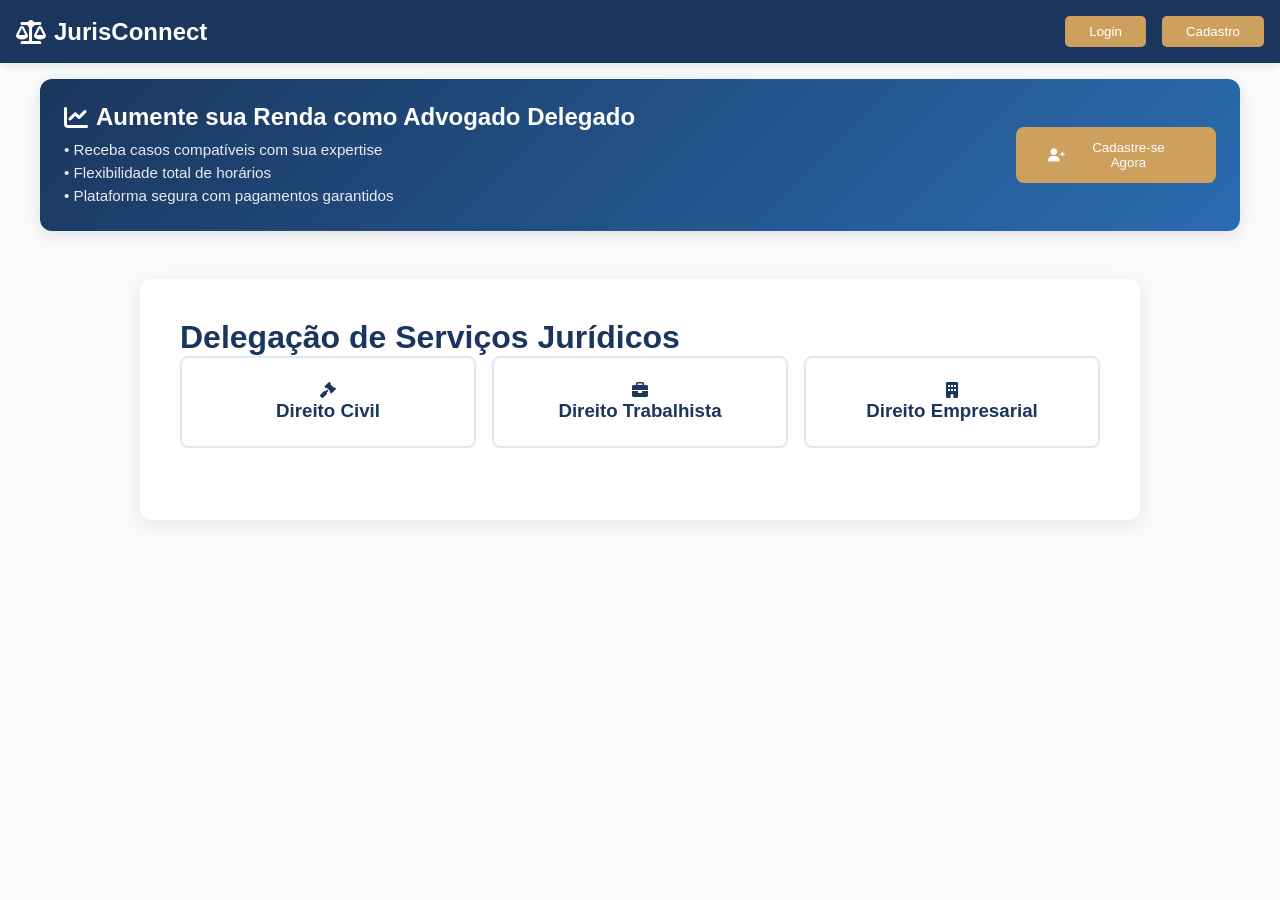
==== index.html @ 611a74d3 "Add files via upload" ====
<!DOCTYPE html>
<html lang="pt-BR">
<head>
    <meta charset="UTF-8">
    <meta name="viewport" content="width=device-width, initial-scale=1.0">
    <title>JurisConnect - Plataforma Jurídica</title>
    <link rel="stylesheet" href="https://cdnjs.cloudflare.com/ajax/libs/font-awesome/6.0.0/css/all.min.css">
    <style>
        :root {
            --primary-color: #1a365d;
            --secondary-color: #cda05e;
            --accent-color: #2b6cb0;
        }

        * {
            margin: 0;
            padding: 0;
            box-sizing: border-box;
            font-family: 'Roboto', sans-serif;
        }

        body {
            background: #f8fafc;
            color: #1a365d;
        }

        .header {
            background: var(--primary-color);
            padding: 1rem;
            display: flex;
            justify-content: space-between;
            align-items: center;
            box-shadow: 0 2px 10px rgba(0,0,0,0.1);
        }

        .logo {
            color: white;
            font-size: 1.5rem;
            font-weight: 700;
            display: flex;
            align-items: center;
            gap: 0.5rem;
        }

        .auth-buttons {
            display: flex;
            gap: 1rem;
        }

        .auth-button {
            background: var(--secondary-color);
            color: white;
            padding: 0.5rem 1.5rem;
            border-radius: 5px;
            text-decoration: none;
            transition: background 0.3s;
            cursor: pointer;
        }

        .promo-banner {
            background: linear-gradient(135deg, var(--primary-color), var(--accent-color));
            color: white;
            padding: 1.5rem;
            margin: 1rem auto;
            border-radius: 12px;
            width: 95%;
            max-width: 1200px;
            display: flex;
            justify-content: space-between;
            align-items: center;
            gap: 1rem;
            box-shadow: 0 4px 15px rgba(0,0,0,0.1);
        }

        .promo-content {
            flex: 2;
            text-align: left;
        }

        .promo-banner h2 {
            font-size: 1.5rem;
            margin-bottom: 0.5rem;
            display: flex;
            align-items: center;
            gap: 0.5rem;
        }

        .promo-banner p {
            font-size: 0.95rem;
            opacity: 0.9;
            line-height: 1.5;
        }

        .promo-button {
            background: var(--secondary-color);
            color: white;
            padding: 0.8rem 2rem;
            border-radius: 8px;
            transition: transform 0.3s;
            max-width: 200px;
            text-align: center;
            border: none;
            cursor: pointer;
            display: flex;
            align-items: center;
            justify-content: center;
            gap: 0.5rem;
        }

        .modal-overlay {
            position: fixed;
            top: 0;
            left: 0;
            width: 100%;
            height: 100%;
            background: rgba(0,0,0,0.5);
            display: none;
            justify-content: center;
            align-items: center;
            z-index: 1000;
        }

        .modal-content {
            background: white;
            padding: 2rem;
            border-radius: 12px;
            width: 90%;
            max-width: 500px;
            position: relative;
            animation: modalSlide 0.3s ease-out;
        }

        @keyframes modalSlide {
            from { transform: translateY(-20px); opacity: 0; }
            to { transform: translateY(0); opacity: 1; }
        }

        .modal-tabs {
            display: flex;
            gap: 1rem;
            margin-bottom: 1.5rem;
        }

        .modal-tab {
            flex: 1;
            padding: 1rem;
            border: none;
            border-radius: 8px;
            cursor: pointer;
            background: #f0f4f8;
            transition: all 0.3s;
        }

        .modal-tab.active {
            background: var(--primary-color);
            color: white;
        }

        .close-modal {
            position: absolute;
            top: 1rem;
            right: 1rem;
            font-size: 1.5rem;
            cursor: pointer;
            color: var(--primary-color);
        }

        .container {
            max-width: 1000px;
            margin: 3rem auto;
            padding: 2.5rem;
            background: white;
            border-radius: 12px;
            box-shadow: 0 4px 20px rgba(0,0,0,0.08);
        }

        .specialty-selector {
            display: grid;
            grid-template-columns: repeat(auto-fit, minmax(200px, 1fr));
            gap: 1rem;
            margin-bottom: 2rem;
        }

        .specialty-card {
            border: 2px solid #e2e8f0;
            border-radius: 8px;
            padding: 1.5rem;
            text-align: center;
            cursor: pointer;
            transition: all 0.3s;
        }

        .specialty-card.selected {
            border-color: var(--accent-color);
            background: #f0f4f8;
        }

        .form-section {
            margin: 2.5rem 0;
            padding: 1.5rem;
            border: 2px solid #e2e8f0;
            border-radius: 10px;
        }

        .form-group {
            margin-bottom: 1.8rem;
        }

        label {
            display: block;
            margin-bottom: 0.8rem;
            font-weight: 500;
            display: flex;
            align-items: center;
            gap: 0.5rem;
        }

        input, textarea, select {
            width: 100%;
            padding: 1rem;
            border: 2px solid #e2e8f0;
            border-radius: 8px;
            font-size: 1rem;
        }

        textarea {
            resize: vertical;
            min-height: 120px;
        }

        button {
            background: var(--primary-color);
            color: white;
            padding: 1.2rem 2.5rem;
            border: none;
            border-radius: 8px;
            cursor: pointer;
            display: flex;
            align-items: center;
            gap: 0.8rem;
            margin: 0 auto;
        }

        .payment-section {
            display: none;
            text-align: center;
            padding: 3rem;
            background: #f8fafc;
            border-radius: 12px;
        }

        .qrcode-placeholder {
            width: 250px;
            height: 250px;
            background: #e2e8f0;
            margin: 2rem auto;
            border-radius: 8px;
            display: flex;
            align-items: center;
            justify-content: center;
        }

        .success-message {
            color: #065f46;
            background: #d1fae5;
            padding: 1.5rem;
            border-radius: 8px;
            margin: 2rem 0;
            border-left: 4px solid #059669;
        }
    </style>
</head>
<body>
    <!-- Modal Login/Cadastro -->
    <div class="modal-overlay" id="authModal" onclick="closeModal(event)">
        <div class="modal-content">
            <span class="close-modal" onclick="closeModal()">&times;</span>
            <div class="modal-tabs">
                <button class="modal-tab active" onclick="switchTab('login')">Login</button>
                <button class="modal-tab" onclick="switchTab('cadastro')">Cadastro</button>
            </div>

            <form id="loginForm" style="display: block;">
                <div class="form-group">
                    <label><i class="fas fa-envelope"></i>E-mail:</label>
                    <input type="email" required>
                </div>
                <div class="form-group">
                    <label><i class="fas fa-lock"></i>Senha:</label>
                    <input type="password" required>
                </div>
                <button type="submit" class="auth-button">Entrar</button>
            </form>

            <form id="cadastroForm" style="display: none;">
                <div class="form-group">
                    <label><i class="fas fa-user"></i>Nome Completo:</label>
                    <input type="text" required>
                </div>
                <div class="form-group">
                    <label><i class="fas fa-id-card"></i>Número OAB:</label>
                    <input type="text" required>
                </div>
                <div class="form-group">
                    <label><i class="fas fa-lock"></i>Senha:</label>
                    <input type="password" required>
                </div>
                <button type="submit" class="auth-button">Cadastrar</button>
            </form>
        </div>
    </div>

    <header class="header">
        <div class="logo">
            <i class="fas fa-balance-scale"></i>
            JurisConnect
        </div>
        <div class="auth-buttons">
            <button class="auth-button" onclick="showModal('login')">Login</button>
            <button class="auth-button" onclick="showModal('cadastro')">Cadastro</button>
        </div>
    </header>

    <!-- Banner Promocional -->
    <div class="promo-banner">
        <div class="promo-content">
            <h2><i class="fas fa-chart-line"></i> Aumente sua Renda como Advogado Delegado</h2>
            <p>• Receba casos compatíveis com sua expertise<br>
               • Flexibilidade total de horários<br>
               • Plataforma segura com pagamentos garantidos</p>
        </div>
        <button class="promo-button" onclick="showModal('cadastro')">
            <i class="fas fa-user-plus"></i> Cadastre-se Agora
        </button>
    </div>

    <div class="container">
        <h1>Delegação de Serviços Jurídicos</h1>

        <div class="specialty-selector">
            <div class="specialty-card" onclick="selectSpecialty('civil')">
                <i class="fas fa-gavel"></i>
                <h3>Direito Civil</h3>
            </div>
            <div class="specialty-card" onclick="selectSpecialty('trabalhista')">
                <i class="fas fa-briefcase"></i>
                <h3>Direito Trabalhista</h3>
            </div>
            <div class="specialty-card" onclick="selectSpecialty('empresarial')">
                <i class="fas fa-building"></i>
                <h3>Direito Empresarial</h3>
            </div>
        </div>

        <form id="mainForm" style="display: none;">
            <div class="form-section">
                <h2><i class="fas fa-edit"></i> Tipo de Peça Jurídica</h2>
                <select id="tipoPeca" required>
                    <option value="">Selecione...</option>
                    <option>Petição Inicial</option>
                    <option>Contestação</option>
                    <option>Recurso</option>
                    <option>Memorial</option>
                </select>
            </div>

            <div class="form-section">
                <h2><i class="fas fa-user-tie"></i> Dados do Solicitante</h2>
                <div class="form-group">
                    <label><i class="fas fa-user"></i>Nome Completo:</label>
                    <input type="text" required>
                </div>
                <div class="form-group">
                    <label><i class="fas fa-id-card"></i>Número da OAB:</label>
                    <input type="text" required>
                </div>
                <div class="form-group">
                    <label><i class="fas fa-phone"></i>Telefone:</label>
                    <input type="tel" required>
                </div>
                <div class="form-group">
                    <label><i class="fas fa-envelope"></i>E-mail:</label>
                    <input type="email" required>
                </div>
            </div>

            <div class="form-section">
                <h2><i class="fas fa-balance-scale"></i> Detalhes da Demanda</h2>
                <div class="form-group">
                    <label><i class="fas fa-clipboard-list"></i>Descrição do Caso:</label>
                    <textarea rows="6" required></textarea>
                </div>
                <div class="form-group">
                    <label><i class="fas fa-link"></i>Links de Arquivos:</label>
                    <div id="linksContainer">
                        <input type="url" placeholder="https://">
                    </div>
                    <button type="button" class="auth-button" onclick="addLinkField()" style="margin-top: 0.5rem;">
                        <i class="fas fa-plus"></i>Adicionar link
                    </button>
                </div>
            </div>

            <button type="submit">
                <i class="fas fa-paper-plane"></i>
                Enviar Solicitação
            </button>
        </form>

        <div class="payment-section">
            <div class="success-message">
                <i class="fas fa-check-circle"></i>
                Solicitação recebida! Advogado sendo designado.
            </div>
            <div class="qrcode-placeholder">
                <i class="fas fa-qrcode fa-3x"></i>
            </div>
            <button class="auth-button" onclick="resetForm()">
                <i class="fas fa-undo"></i>
                Nova Solicitação
            </button>
        </div>
    </div>

    <script>
        // Controle do Modal
        function showModal(type) {
            document.getElementById('authModal').style.display = 'flex';
            switchTab(type);
        }

        function closeModal(event) {
            if(event.target === document.getElementById('authModal')) {
                document.getElementById('authModal').style.display = 'none';
            }
        }

        function switchTab(type) {
            document.querySelectorAll('.modal-tab').forEach(tab => tab.classList.remove('active'));
            document.querySelectorAll('form').forEach(form => form.style.display = 'none');
            
            document.getElementById(`${type}Form`).style.display = 'block';
            document.querySelector(`button[onclick="switchTab('${type}')"]`).classList.add('active');
        }

        // Controle de Links
        function addLinkField() {
            const container = document.getElementById('linksContainer');
            const newInput = document.createElement('input');
            newInput.type = 'url';
            newInput.placeholder = 'https://';
            newInput.style.marginTop = '0.5rem';
            container.appendChild(newInput);
        }

        // Controle do Formulário Principal
        function selectSpecialty(specialty) {
            document.querySelectorAll('.specialty-card').forEach(card => {
                card.classList.remove('selected');
            });
            event.currentTarget.classList.add('selected');
            document.getElementById('mainForm').style.display = 'block';
        }

        function resetForm() {
            document.getElementById('mainForm').reset();
            document.querySelectorAll('.specialty-card').forEach(card => {
                card.classList.remove('selected');
            });
            document.getElementById('mainForm').style.display = 'none';
            document.querySelector('.payment-section').style.display = 'none';
        }

        document.getElementById('mainForm').addEventListener('submit', (e) => {
            e.preventDefault();
            document.querySelector('.payment-section').style.display = 'block';
            document.getElementById('mainForm').style.display = 'none';
        });
    </script>
</body>
</html>
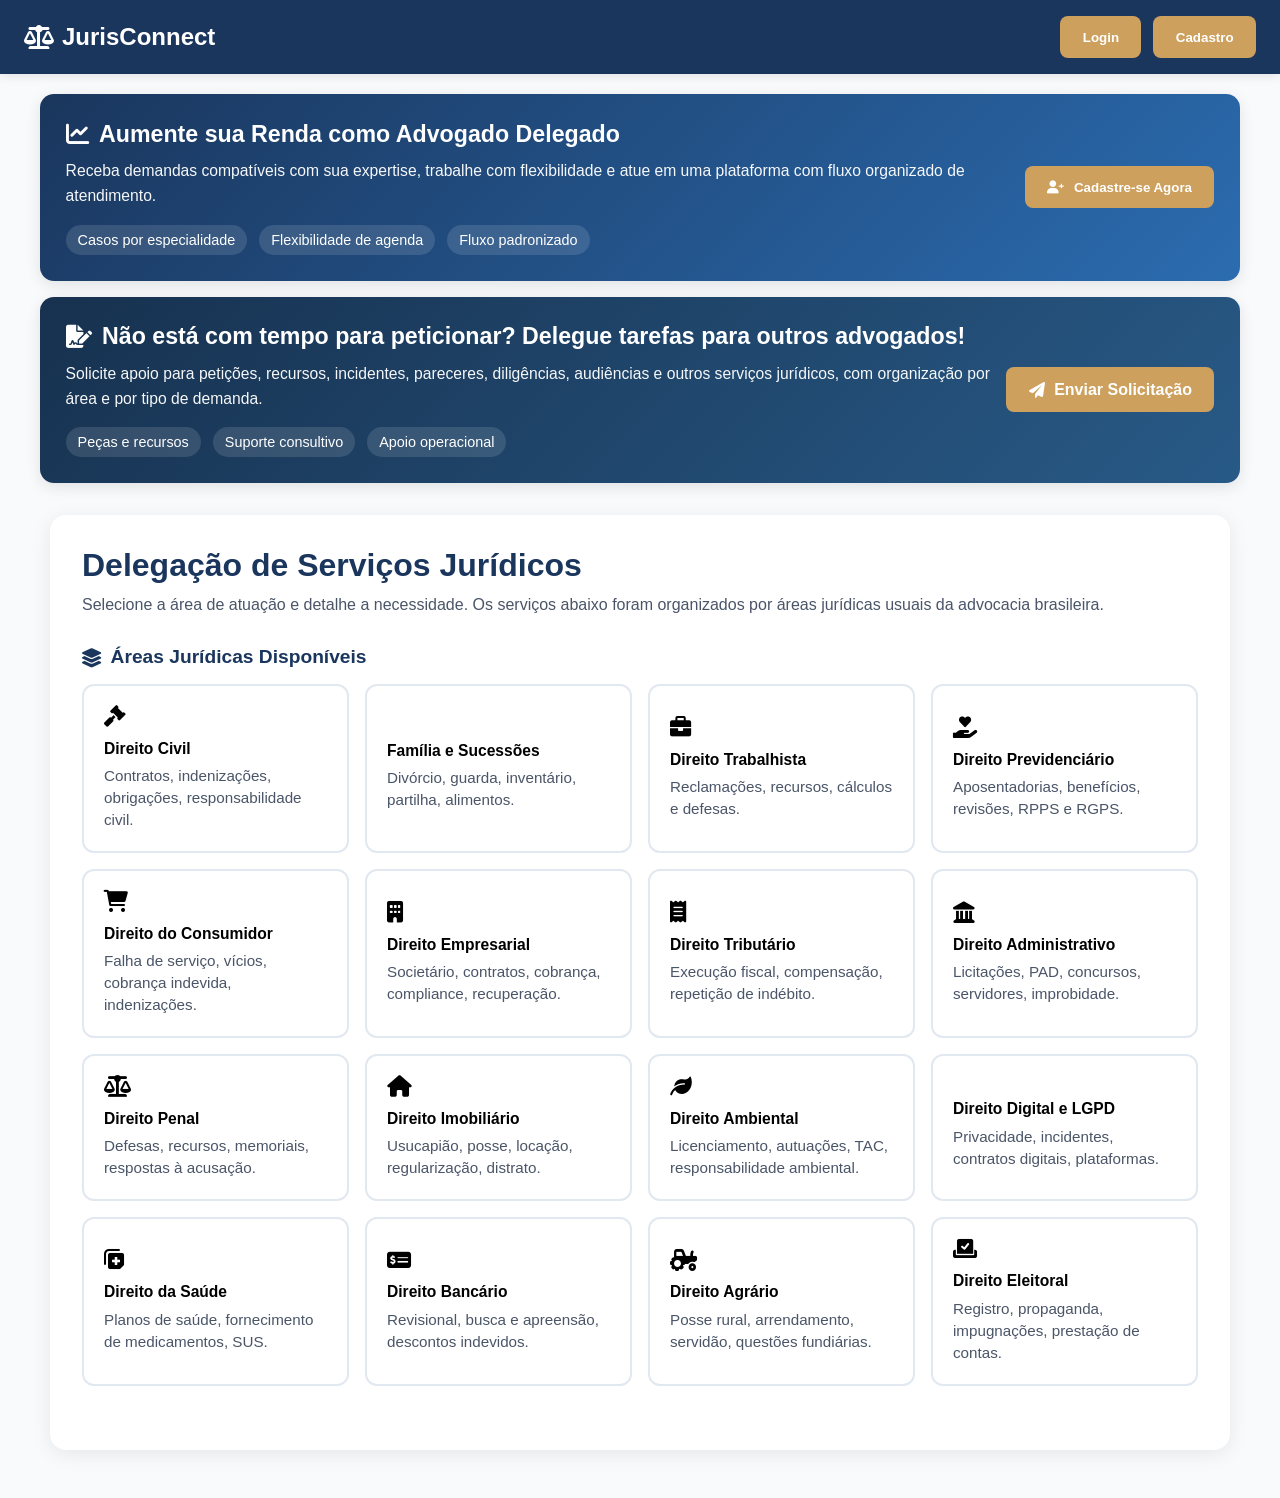
==== commit 5a08f88d: "Add files via upload" ====
--- a/index.html
+++ b/index.html
@@ -1,481 +1,394 @@
-<!DOCTYPE html>
-<html lang="pt-BR">
-<head>
-    <meta charset="UTF-8">
-    <meta name="viewport" content="width=device-width, initial-scale=1.0">
-    <title>JurisConnect - Plataforma Jurídica</title>
-    <link rel="stylesheet" href="https://cdnjs.cloudflare.com/ajax/libs/font-awesome/6.0.0/css/all.min.css">
-    <style>
-        :root {
-            --primary-color: #1a365d;
-            --secondary-color: #cda05e;
-            --accent-color: #2b6cb0;
-        }
-
-        * {
-            margin: 0;
-            padding: 0;
-            box-sizing: border-box;
-            font-family: 'Roboto', sans-serif;
-        }
-
-        body {
-            background: #f8fafc;
-            color: #1a365d;
-        }
-
-        .header {
-            background: var(--primary-color);
-            padding: 1rem;
-            display: flex;
-            justify-content: space-between;
-            align-items: center;
-            box-shadow: 0 2px 10px rgba(0,0,0,0.1);
-        }
-
-        .logo {
-            color: white;
-            font-size: 1.5rem;
-            font-weight: 700;
-            display: flex;
-            align-items: center;
-            gap: 0.5rem;
-        }
-
-        .auth-buttons {
-            display: flex;
-            gap: 1rem;
-        }
-
-        .auth-button {
-            background: var(--secondary-color);
-            color: white;
-            padding: 0.5rem 1.5rem;
-            border-radius: 5px;
-            text-decoration: none;
-            transition: background 0.3s;
-            cursor: pointer;
-        }
-
-        .promo-banner {
-            background: linear-gradient(135deg, var(--primary-color), var(--accent-color));
-            color: white;
-            padding: 1.5rem;
-            margin: 1rem auto;
-            border-radius: 12px;
-            width: 95%;
-            max-width: 1200px;
-            display: flex;
-            justify-content: space-between;
-            align-items: center;
-            gap: 1rem;
-            box-shadow: 0 4px 15px rgba(0,0,0,0.1);
-        }
-
-        .promo-content {
-            flex: 2;
-            text-align: left;
-        }
-
-        .promo-banner h2 {
-            font-size: 1.5rem;
-            margin-bottom: 0.5rem;
-            display: flex;
-            align-items: center;
-            gap: 0.5rem;
-        }
-
-        .promo-banner p {
-            font-size: 0.95rem;
-            opacity: 0.9;
-            line-height: 1.5;
-        }
-
-        .promo-button {
-            background: var(--secondary-color);
-            color: white;
-            padding: 0.8rem 2rem;
-            border-radius: 8px;
-            transition: transform 0.3s;
-            max-width: 200px;
-            text-align: center;
-            border: none;
-            cursor: pointer;
-            display: flex;
-            align-items: center;
-            justify-content: center;
-            gap: 0.5rem;
-        }
-
-        .modal-overlay {
-            position: fixed;
-            top: 0;
-            left: 0;
-            width: 100%;
-            height: 100%;
-            background: rgba(0,0,0,0.5);
-            display: none;
-            justify-content: center;
-            align-items: center;
-            z-index: 1000;
-        }
-
-        .modal-content {
-            background: white;
-            padding: 2rem;
-            border-radius: 12px;
-            width: 90%;
-            max-width: 500px;
-            position: relative;
-            animation: modalSlide 0.3s ease-out;
-        }
-
-        @keyframes modalSlide {
-            from { transform: translateY(-20px); opacity: 0; }
-            to { transform: translateY(0); opacity: 1; }
-        }
-
-        .modal-tabs {
-            display: flex;
-            gap: 1rem;
-            margin-bottom: 1.5rem;
-        }
-
-        .modal-tab {
-            flex: 1;
-            padding: 1rem;
-            border: none;
-            border-radius: 8px;
-            cursor: pointer;
-            background: #f0f4f8;
-            transition: all 0.3s;
-        }
-
-        .modal-tab.active {
-            background: var(--primary-color);
-            color: white;
-        }
-
-        .close-modal {
-            position: absolute;
-            top: 1rem;
-            right: 1rem;
-            font-size: 1.5rem;
-            cursor: pointer;
-            color: var(--primary-color);
-        }
-
-        .container {
-            max-width: 1000px;
-            margin: 3rem auto;
-            padding: 2.5rem;
-            background: white;
-            border-radius: 12px;
-            box-shadow: 0 4px 20px rgba(0,0,0,0.08);
-        }
-
-        .specialty-selector {
-            display: grid;
-            grid-template-columns: repeat(auto-fit, minmax(200px, 1fr));
-            gap: 1rem;
-            margin-bottom: 2rem;
-        }
-
-        .specialty-card {
-            border: 2px solid #e2e8f0;
-            border-radius: 8px;
-            padding: 1.5rem;
-            text-align: center;
-            cursor: pointer;
-            transition: all 0.3s;
-        }
-
-        .specialty-card.selected {
-            border-color: var(--accent-color);
-            background: #f0f4f8;
-        }
-
-        .form-section {
-            margin: 2.5rem 0;
-            padding: 1.5rem;
-            border: 2px solid #e2e8f0;
-            border-radius: 10px;
-        }
-
-        .form-group {
-            margin-bottom: 1.8rem;
-        }
-
-        label {
-            display: block;
-            margin-bottom: 0.8rem;
-            font-weight: 500;
-            display: flex;
-            align-items: center;
-            gap: 0.5rem;
-        }
-
-        input, textarea, select {
-            width: 100%;
-            padding: 1rem;
-            border: 2px solid #e2e8f0;
-            border-radius: 8px;
-            font-size: 1rem;
-        }
-
-        textarea {
-            resize: vertical;
-            min-height: 120px;
-        }
-
-        button {
-            background: var(--primary-color);
-            color: white;
-            padding: 1.2rem 2.5rem;
-            border: none;
-            border-radius: 8px;
-            cursor: pointer;
-            display: flex;
-            align-items: center;
-            gap: 0.8rem;
-            margin: 0 auto;
-        }
-
-        .payment-section {
-            display: none;
-            text-align: center;
-            padding: 3rem;
-            background: #f8fafc;
-            border-radius: 12px;
-        }
-
-        .qrcode-placeholder {
-            width: 250px;
-            height: 250px;
-            background: #e2e8f0;
-            margin: 2rem auto;
-            border-radius: 8px;
-            display: flex;
-            align-items: center;
-            justify-content: center;
-        }
-
-        .success-message {
-            color: #065f46;
-            background: #d1fae5;
-            padding: 1.5rem;
-            border-radius: 8px;
-            margin: 2rem 0;
-            border-left: 4px solid #059669;
-        }
-    </style>
-</head>
-<body>
-    <!-- Modal Login/Cadastro -->
-    <div class="modal-overlay" id="authModal" onclick="closeModal(event)">
-        <div class="modal-content">
-            <span class="close-modal" onclick="closeModal()">&times;</span>
-            <div class="modal-tabs">
-                <button class="modal-tab active" onclick="switchTab('login')">Login</button>
-                <button class="modal-tab" onclick="switchTab('cadastro')">Cadastro</button>
-            </div>
-
-            <form id="loginForm" style="display: block;">
-                <div class="form-group">
-                    <label><i class="fas fa-envelope"></i>E-mail:</label>
-                    <input type="email" required>
-                </div>
-                <div class="form-group">
-                    <label><i class="fas fa-lock"></i>Senha:</label>
-                    <input type="password" required>
-                </div>
-                <button type="submit" class="auth-button">Entrar</button>
-            </form>
-
-            <form id="cadastroForm" style="display: none;">
-                <div class="form-group">
-                    <label><i class="fas fa-user"></i>Nome Completo:</label>
-                    <input type="text" required>
-                </div>
-                <div class="form-group">
-                    <label><i class="fas fa-id-card"></i>Número OAB:</label>
-                    <input type="text" required>
-                </div>
-                <div class="form-group">
-                    <label><i class="fas fa-lock"></i>Senha:</label>
-                    <input type="password" required>
-                </div>
-                <button type="submit" class="auth-button">Cadastrar</button>
-            </form>
-        </div>
-    </div>
-
-    <header class="header">
-        <div class="logo">
-            <i class="fas fa-balance-scale"></i>
-            JurisConnect
-        </div>
-        <div class="auth-buttons">
-            <button class="auth-button" onclick="showModal('login')">Login</button>
-            <button class="auth-button" onclick="showModal('cadastro')">Cadastro</button>
-        </div>
-    </header>
-
-    <!-- Banner Promocional -->
-    <div class="promo-banner">
-        <div class="promo-content">
-            <h2><i class="fas fa-chart-line"></i> Aumente sua Renda como Advogado Delegado</h2>
-            <p>• Receba casos compatíveis com sua expertise<br>
-               • Flexibilidade total de horários<br>
-               • Plataforma segura com pagamentos garantidos</p>
-        </div>
-        <button class="promo-button" onclick="showModal('cadastro')">
-            <i class="fas fa-user-plus"></i> Cadastre-se Agora
-        </button>
-    </div>
-
-    <div class="container">
-        <h1>Delegação de Serviços Jurídicos</h1>
-
-        <div class="specialty-selector">
-            <div class="specialty-card" onclick="selectSpecialty('civil')">
-                <i class="fas fa-gavel"></i>
-                <h3>Direito Civil</h3>
-            </div>
-            <div class="specialty-card" onclick="selectSpecialty('trabalhista')">
-                <i class="fas fa-briefcase"></i>
-                <h3>Direito Trabalhista</h3>
-            </div>
-            <div class="specialty-card" onclick="selectSpecialty('empresarial')">
-                <i class="fas fa-building"></i>
-                <h3>Direito Empresarial</h3>
-            </div>
-        </div>
-
-        <form id="mainForm" style="display: none;">
-            <div class="form-section">
-                <h2><i class="fas fa-edit"></i> Tipo de Peça Jurídica</h2>
-                <select id="tipoPeca" required>
-                    <option value="">Selecione...</option>
-                    <option>Petição Inicial</option>
-                    <option>Contestação</option>
-                    <option>Recurso</option>
-                    <option>Memorial</option>
-                </select>
-            </div>
-
-            <div class="form-section">
-                <h2><i class="fas fa-user-tie"></i> Dados do Solicitante</h2>
-                <div class="form-group">
-                    <label><i class="fas fa-user"></i>Nome Completo:</label>
-                    <input type="text" required>
-                </div>
-                <div class="form-group">
-                    <label><i class="fas fa-id-card"></i>Número da OAB:</label>
-                    <input type="text" required>
-                </div>
-                <div class="form-group">
-                    <label><i class="fas fa-phone"></i>Telefone:</label>
-                    <input type="tel" required>
-                </div>
-                <div class="form-group">
-                    <label><i class="fas fa-envelope"></i>E-mail:</label>
-                    <input type="email" required>
-                </div>
-            </div>
-
-            <div class="form-section">
-                <h2><i class="fas fa-balance-scale"></i> Detalhes da Demanda</h2>
-                <div class="form-group">
-                    <label><i class="fas fa-clipboard-list"></i>Descrição do Caso:</label>
-                    <textarea rows="6" required></textarea>
-                </div>
-                <div class="form-group">
-                    <label><i class="fas fa-link"></i>Links de Arquivos:</label>
-                    <div id="linksContainer">
-                        <input type="url" placeholder="https://">
-                    </div>
-                    <button type="button" class="auth-button" onclick="addLinkField()" style="margin-top: 0.5rem;">
-                        <i class="fas fa-plus"></i>Adicionar link
-                    </button>
-                </div>
-            </div>
-
-            <button type="submit">
-                <i class="fas fa-paper-plane"></i>
-                Enviar Solicitação
-            </button>
-        </form>
-
-        <div class="payment-section">
-            <div class="success-message">
-                <i class="fas fa-check-circle"></i>
-                Solicitação recebida! Advogado sendo designado.
-            </div>
-            <div class="qrcode-placeholder">
-                <i class="fas fa-qrcode fa-3x"></i>
-            </div>
-            <button class="auth-button" onclick="resetForm()">
-                <i class="fas fa-undo"></i>
-                Nova Solicitação
-            </button>
-        </div>
-    </div>
-
-    <script>
-        // Controle do Modal
-        function showModal(type) {
-            document.getElementById('authModal').style.display = 'flex';
-            switchTab(type);
-        }
-
-        function closeModal(event) {
-            if(event.target === document.getElementById('authModal')) {
-                document.getElementById('authModal').style.display = 'none';
-            }
-        }
-
-        function switchTab(type) {
-            document.querySelectorAll('.modal-tab').forEach(tab => tab.classList.remove('active'));
-            document.querySelectorAll('form').forEach(form => form.style.display = 'none');
-            
-            document.getElementById(`${type}Form`).style.display = 'block';
-            document.querySelector(`button[onclick="switchTab('${type}')"]`).classList.add('active');
-        }
-
-        // Controle de Links
-        function addLinkField() {
-            const container = document.getElementById('linksContainer');
-            const newInput = document.createElement('input');
-            newInput.type = 'url';
-            newInput.placeholder = 'https://';
-            newInput.style.marginTop = '0.5rem';
-            container.appendChild(newInput);
-        }
-
-        // Controle do Formulário Principal
-        function selectSpecialty(specialty) {
-            document.querySelectorAll('.specialty-card').forEach(card => {
-                card.classList.remove('selected');
-            });
-            event.currentTarget.classList.add('selected');
-            document.getElementById('mainForm').style.display = 'block';
-        }
-
-        function resetForm() {
-            document.getElementById('mainForm').reset();
-            document.querySelectorAll('.specialty-card').forEach(card => {
-                card.classList.remove('selected');
-            });
-            document.getElementById('mainForm').style.display = 'none';
-            document.querySelector('.payment-section').style.display = 'none';
-        }
-
-        document.getElementById('mainForm').addEventListener('submit', (e) => {
-            e.preventDefault();
-            document.querySelector('.payment-section').style.display = 'block';
-            document.getElementById('mainForm').style.display = 'none';
-        });
-    </script>
-</body>
-</html>+<!DOCTYPE html>
+<html lang="pt-BR">
+<head>
+    <meta charset="UTF-8">
+    <meta name="viewport" content="width=device-width, initial-scale=1.0">
+    <title>JurisConnect - Plataforma Jurídica</title>
+    <link rel="stylesheet" href="https://cdnjs.cloudflare.com/ajax/libs/font-awesome/6.0.0/css/all.min.css">
+    <link rel="stylesheet" href="styles.css">
+</head>
+<body>
+    <div class="modal-overlay" id="authModal" onclick="closeModal(event)">
+        <div class="modal-content">
+            <span class="close-modal" onclick="closeModal()">&times;</span>
+            <div class="modal-tabs">
+                <button class="modal-tab active" type="button" onclick="switchTab('login')">Login</button>
+                <button class="modal-tab" type="button" onclick="switchTab('cadastro')">Cadastro</button>
+            </div>
+
+            <div id="authFeedback" class="inline-feedback" style="display:none;"></div>
+
+            <form id="loginForm" class="auth-form" style="display: block;">
+                <div class="form-group">
+                    <label for="loginEmail"><i class="fas fa-envelope"></i>E-mail:</label>
+                    <input id="loginEmail" type="email" required>
+                </div>
+                <div class="form-group">
+                    <label for="loginSenha"><i class="fas fa-lock"></i>Senha:</label>
+                    <input id="loginSenha" type="password" required>
+                </div>
+                <button type="submit" class="auth-button submit-auth-button">Entrar</button>
+                <p class="helper-text">Ao clicar em login, o sistema consulta um arquivo simples de usuários, valida e direciona para a próxima página em caso de sucesso.</p>
+            </form>
+
+            <form id="cadastroForm" class="auth-form" style="display: none;">
+                <div class="form-group">
+                    <label for="cadastroNome"><i class="fas fa-user"></i>Nome Completo:</label>
+                    <input id="cadastroNome" type="text" required>
+                </div>
+                <div class="form-group">
+                    <label for="cadastroOab"><i class="fas fa-id-card"></i>Número OAB:</label>
+                    <input id="cadastroOab" type="text" required>
+                </div>
+                <div class="form-group">
+                    <label for="cadastroEmail"><i class="fas fa-envelope"></i>E-mail:</label>
+                    <input id="cadastroEmail" type="email" required>
+                </div>
+                <div class="form-group">
+                    <label for="cadastroTelefone"><i class="fas fa-phone"></i>Telefone:</label>
+                    <input id="cadastroTelefone" type="tel" required>
+                </div>
+                <div class="form-group">
+                    <label for="cadastroSenha"><i class="fas fa-lock"></i>Senha:</label>
+                    <input id="cadastroSenha" type="password" required>
+                </div>
+                <button type="submit" class="auth-button submit-auth-button">Cadastrar</button>
+                <p class="helper-text">O cadastro abre uma conversa no WhatsApp com os dados preenchidos para solicitação do cadastro.</p>
+            </form>
+        </div>
+    </div>
+
+    <header class="header">
+        <div class="logo">
+            <i class="fas fa-balance-scale"></i>
+            JurisConnect
+        </div>
+        <div class="auth-buttons">
+            <button class="auth-button" type="button" onclick="showModal('login')">Login</button>
+            <button class="auth-button" type="button" onclick="showModal('cadastro')">Cadastro</button>
+        </div>
+    </header>
+
+    <section class="hero-grid">
+        <div class="promo-banner">
+            <div class="promo-content">
+                <h2><i class="fas fa-chart-line"></i> Aumente sua Renda como Advogado Delegado</h2>
+                <p>Receba demandas compatíveis com sua expertise, trabalhe com flexibilidade e atue em uma plataforma com fluxo organizado de atendimento.</p>
+                <div class="promo-highlights">
+                    <span>Casos por especialidade</span>
+                    <span>Flexibilidade de agenda</span>
+                    <span>Fluxo padronizado</span>
+                </div>
+            </div>
+            <button class="promo-button" type="button" onclick="showModal('cadastro')">
+                <i class="fas fa-user-plus"></i> Cadastre-se Agora
+            </button>
+        </div>
+
+        <div class="promo-banner secondary-banner">
+            <div class="promo-content">
+                <h2><i class="fas fa-file-signature"></i> Não está com tempo para peticionar? Delegue tarefas para outros advogados!</h2>
+                <p>Solicite apoio para petições, recursos, incidentes, pareceres, diligências, audiências e outros serviços jurídicos, com organização por área e por tipo de demanda.</p>
+                <div class="promo-highlights">
+                    <span>Peças e recursos</span>
+                    <span>Suporte consultivo</span>
+                    <span>Apoio operacional</span>
+                </div>
+            </div>
+            <a class="promo-button" href="#solicitacao">
+                <i class="fas fa-paper-plane"></i> Enviar Solicitação
+            </a>
+        </div>
+    </section>
+
+    <main class="container" id="solicitacao">
+        <section class="section-heading">
+            <h1>Delegação de Serviços Jurídicos</h1>
+            <p>Selecione a área de atuação e detalhe a necessidade. Os serviços abaixo foram organizados por áreas jurídicas usuais da advocacia brasileira.</p>
+        </section>
+
+        <section>
+            <h2 class="section-title"><i class="fas fa-layer-group"></i> Áreas Jurídicas Disponíveis</h2>
+            <div class="specialty-selector" id="specialtySelector">
+                <button class="specialty-card" type="button" data-specialty="civil" onclick="selectSpecialty('civil', this)">
+                    <i class="fas fa-gavel"></i>
+                    <h3>Direito Civil</h3>
+                    <p>Contratos, indenizações, obrigações, responsabilidade civil.</p>
+                </button>
+                <button class="specialty-card" type="button" data-specialty="familia" onclick="selectSpecialty('familia', this)">
+                    <i class="fas fa-people-roof"></i>
+                    <h3>Família e Sucessões</h3>
+                    <p>Divórcio, guarda, inventário, partilha, alimentos.</p>
+                </button>
+                <button class="specialty-card" type="button" data-specialty="trabalhista" onclick="selectSpecialty('trabalhista', this)">
+                    <i class="fas fa-briefcase"></i>
+                    <h3>Direito Trabalhista</h3>
+                    <p>Reclamações, recursos, cálculos e defesas.</p>
+                </button>
+                <button class="specialty-card" type="button" data-specialty="previdenciario" onclick="selectSpecialty('previdenciario', this)">
+                    <i class="fas fa-hand-holding-heart"></i>
+                    <h3>Direito Previdenciário</h3>
+                    <p>Aposentadorias, benefícios, revisões, RPPS e RGPS.</p>
+                </button>
+                <button class="specialty-card" type="button" data-specialty="consumidor" onclick="selectSpecialty('consumidor', this)">
+                    <i class="fas fa-cart-shopping"></i>
+                    <h3>Direito do Consumidor</h3>
+                    <p>Falha de serviço, vícios, cobrança indevida, indenizações.</p>
+                </button>
+                <button class="specialty-card" type="button" data-specialty="empresarial" onclick="selectSpecialty('empresarial', this)">
+                    <i class="fas fa-building"></i>
+                    <h3>Direito Empresarial</h3>
+                    <p>Societário, contratos, cobrança, compliance, recuperação.</p>
+                </button>
+                <button class="specialty-card" type="button" data-specialty="tributario" onclick="selectSpecialty('tributario', this)">
+                    <i class="fas fa-receipt"></i>
+                    <h3>Direito Tributário</h3>
+                    <p>Execução fiscal, compensação, repetição de indébito.</p>
+                </button>
+                <button class="specialty-card" type="button" data-specialty="administrativo" onclick="selectSpecialty('administrativo', this)">
+                    <i class="fas fa-landmark"></i>
+                    <h3>Direito Administrativo</h3>
+                    <p>Licitações, PAD, concursos, servidores, improbidade.</p>
+                </button>
+                <button class="specialty-card" type="button" data-specialty="penal" onclick="selectSpecialty('penal', this)">
+                    <i class="fas fa-scale-balanced"></i>
+                    <h3>Direito Penal</h3>
+                    <p>Defesas, recursos, memoriais, respostas à acusação.</p>
+                </button>
+                <button class="specialty-card" type="button" data-specialty="imobiliario" onclick="selectSpecialty('imobiliario', this)">
+                    <i class="fas fa-house"></i>
+                    <h3>Direito Imobiliário</h3>
+                    <p>Usucapião, posse, locação, regularização, distrato.</p>
+                </button>
+                <button class="specialty-card" type="button" data-specialty="ambiental" onclick="selectSpecialty('ambiental', this)">
+                    <i class="fas fa-leaf"></i>
+                    <h3>Direito Ambiental</h3>
+                    <p>Licenciamento, autuações, TAC, responsabilidade ambiental.</p>
+                </button>
+                <button class="specialty-card" type="button" data-specialty="digital" onclick="selectSpecialty('digital', this)">
+                    <i class="fas fa-shield-halved"></i>
+                    <h3>Direito Digital e LGPD</h3>
+                    <p>Privacidade, incidentes, contratos digitais, plataformas.</p>
+                </button>
+                <button class="specialty-card" type="button" data-specialty="saude" onclick="selectSpecialty('saude', this)">
+                    <i class="fas fa-notes-medical"></i>
+                    <h3>Direito da Saúde</h3>
+                    <p>Planos de saúde, fornecimento de medicamentos, SUS.</p>
+                </button>
+                <button class="specialty-card" type="button" data-specialty="bancario" onclick="selectSpecialty('bancario', this)">
+                    <i class="fas fa-money-check-dollar"></i>
+                    <h3>Direito Bancário</h3>
+                    <p>Revisional, busca e apreensão, descontos indevidos.</p>
+                </button>
+                <button class="specialty-card" type="button" data-specialty="agrario" onclick="selectSpecialty('agrario', this)">
+                    <i class="fas fa-tractor"></i>
+                    <h3>Direito Agrário</h3>
+                    <p>Posse rural, arrendamento, servidão, questões fundiárias.</p>
+                </button>
+                <button class="specialty-card" type="button" data-specialty="eleitoral" onclick="selectSpecialty('eleitoral', this)">
+                    <i class="fas fa-check-to-slot"></i>
+                    <h3>Direito Eleitoral</h3>
+                    <p>Registro, propaganda, impugnações, prestação de contas.</p>
+                </button>
+            </div>
+        </section>
+
+        <form id="mainForm" style="display: none;">
+            <div class="form-section">
+                <h2><i class="fas fa-screwdriver-wrench"></i> Serviços Disponíveis por Área</h2>
+                <p class="section-intro">Selecione a área jurídica e veja abaixo serviços compatíveis para delegação.</p>
+                <div id="selectedAreaInfo" class="selected-area-info">Nenhuma área selecionada.</div>
+                <div id="serviceOptions" class="service-options"></div>
+            </div>
+
+            <div class="form-section">
+                <h2><i class="fas fa-edit"></i> Tipo de Peça Jurídica</h2>
+                <select id="tipoPeca" required>
+                    <option value="">Selecione...</option>
+                    <optgroup label="Peças iniciais e de conhecimento">
+                        <option>Petição Inicial</option>
+                        <option>Ação de Cobrança</option>
+                        <option>Ação Monitória</option>
+                        <option>Ação de Execução</option>
+                        <option>Ação de Cumprimento de Sentença</option>
+                        <option>Mandado de Segurança</option>
+                        <option>Ação Rescisória</option>
+                        <option>Ação Popular</option>
+                        <option>Ação Civil Pública</option>
+                        <option>Ação Declaratória</option>
+                        <option>Ação Anulatória</option>
+                        <option>Ação Indenizatória</option>
+                        <option>Ação Revisional</option>
+                        <option>Ação de Obrigação de Fazer</option>
+                        <option>Ação de Obrigação de Não Fazer</option>
+                        <option>Ação Possessória</option>
+                        <option>Ação de Usucapião</option>
+                        <option>Ação de Despejo</option>
+                        <option>Ação de Inventário</option>
+                        <option>Ação de Divórcio</option>
+                        <option>Ação de Alimentos</option>
+                        <option>Ação Trabalhista</option>
+                        <option>Queixa-Crime</option>
+                        <option>Representação Criminal</option>
+                    </optgroup>
+                    <optgroup label="Defesas e manifestações">
+                        <option>Contestação</option>
+                        <option>Impugnação à Contestação</option>
+                        <option>Réplica</option>
+                        <option>Exceção de Pré-Executividade</option>
+                        <option>Embargos à Execução</option>
+                        <option>Impugnação ao Cumprimento de Sentença</option>
+                        <option>Manifestação sobre Documentos</option>
+                        <option>Memoriais</option>
+                        <option>Contrarrazões</option>
+                        <option>Alegações Finais</option>
+                        <option>Resposta à Acusação</option>
+                        <option>Defesa Prévia</option>
+                        <option>Defesa Administrativa</option>
+                        <option>Impugnação Administrativa</option>
+                        <option>Justificação</option>
+                    </optgroup>
+                    <optgroup label="Recursos e impugnações">
+                        <option>Embargos de Declaração</option>
+                        <option>Apelação</option>
+                        <option>Agravo de Instrumento</option>
+                        <option>Agravo Interno</option>
+                        <option>Agravo em Recurso Especial</option>
+                        <option>Agravo em Recurso Extraordinário</option>
+                        <option>Recurso Inominado</option>
+                        <option>Recurso Ordinário</option>
+                        <option>Recurso Especial</option>
+                        <option>Recurso Extraordinário</option>
+                        <option>Recurso em Sentido Estrito</option>
+                        <option>Agravo de Petição</option>
+                        <option>Embargos de Divergência</option>
+                        <option>Carta Testemunhável</option>
+                        <option>Pedido de Reconsideração</option>
+                    </optgroup>
+                    <optgroup label="Tutelas, incidentes e pedidos acessórios">
+                        <option>Pedido de Tutela de Urgência</option>
+                        <option>Pedido de Tutela de Evidência</option>
+                        <option>Pedido Liminar</option>
+                        <option>Habeas Corpus</option>
+                        <option>Habeas Data</option>
+                        <option>Pedido de Alvará Judicial</option>
+                        <option>Incidente de Desconsideração da Personalidade Jurídica</option>
+                        <option>Incidente de Uniformização</option>
+                        <option>Impugnação ao Valor da Causa</option>
+                        <option>Impugnação à Justiça Gratuita</option>
+                        <option>Exibição de Documentos</option>
+                        <option>Produção Antecipada de Provas</option>
+                        <option>Pedido de Habilitação</option>
+                        <option>Pedido de Homologação de Acordo</option>
+                        <option>Pedido de Desarquivamento</option>
+                        <option>Pedido de Expedição de Ofício</option>
+                    </optgroup>
+                    <optgroup label="Consultivo e extrajudicial">
+                        <option>Parecer Jurídico</option>
+                        <option>Notificação Extrajudicial</option>
+                        <option>Contratos</option>
+                        <option>Aditivo Contratual</option>
+                        <option>Distrato</option>
+                        <option>Termo de Acordo</option>
+                        <option>Termo de Confissão de Dívida</option>
+                        <option>Procuração</option>
+                        <option>Requerimento Administrativo</option>
+                        <option>Recurso Administrativo</option>
+                        <option>Contrarrazões Administrativas</option>
+                        <option>Defesa em PAD</option>
+                        <option>Consulta Jurídica Escrita</option>
+                    </optgroup>
+                </select>
+            </div>
+
+            <div class="form-section">
+                <h2><i class="fas fa-user-tie"></i> Dados do Solicitante</h2>
+                <div class="form-grid">
+                    <div class="form-group">
+                        <label for="solicitanteNome"><i class="fas fa-user"></i>Nome Completo:</label>
+                        <input id="solicitanteNome" type="text" required>
+                    </div>
+                    <div class="form-group">
+                        <label for="solicitanteOab"><i class="fas fa-id-card"></i>Número da OAB:</label>
+                        <input id="solicitanteOab" type="text" required>
+                    </div>
+                    <div class="form-group">
+                        <label for="solicitanteTelefone"><i class="fas fa-phone"></i>Telefone:</label>
+                        <input id="solicitanteTelefone" type="tel" required>
+                    </div>
+                    <div class="form-group">
+                        <label for="solicitanteEmail"><i class="fas fa-envelope"></i>E-mail:</label>
+                        <input id="solicitanteEmail" type="email" required>
+                    </div>
+                </div>
+            </div>
+
+            <div class="form-section">
+                <h2><i class="fas fa-balance-scale"></i> Detalhes da Demanda</h2>
+                <div class="form-grid">
+                    <div class="form-group">
+                        <label for="prazo"><i class="fas fa-clock"></i>Prazo desejado:</label>
+                        <select id="prazo" required>
+                            <option value="">Selecione...</option>
+                            <option>Urgente - até 24 horas</option>
+                            <option>Prioritário - até 48 horas</option>
+                            <option>Normal - até 5 dias úteis</option>
+                            <option>Sem urgência específica</option>
+                        </select>
+                    </div>
+                    <div class="form-group">
+                        <label for="tribunal"><i class="fas fa-building-columns"></i>Tribunal / Órgão:</label>
+                        <input id="tribunal" type="text" placeholder="Ex.: TJRO, TRT14, INSS, Município, Autarquia">
+                    </div>
+                </div>
+                <div class="form-group">
+                    <label for="descricaoCaso"><i class="fas fa-clipboard-list"></i>Descrição do Caso:</label>
+                    <textarea id="descricaoCaso" rows="6" required></textarea>
+                </div>
+                <div class="form-group">
+                    <label><i class="fas fa-link"></i>Links de Arquivos:</label>
+                    <div id="linksContainer">
+                        <input type="url" placeholder="https://">
+                    </div>
+                    <button type="button" class="secondary-button small-button" onclick="addLinkField()">
+                        <i class="fas fa-plus"></i>Adicionar link
+                    </button>
+                </div>
+                <div class="form-group">
+                    <label for="observacoes"><i class="fas fa-circle-info"></i>Observações adicionais:</label>
+                    <textarea id="observacoes" rows="4" placeholder="Ex.: prazo fatal, estilo da peça, pontos obrigatórios, documentos importantes."></textarea>
+                </div>
+            </div>
+
+            <button type="submit" class="primary-submit-button">
+                <i class="fas fa-paper-plane"></i>
+                Enviar Solicitação
+            </button>
+        </form>
+
+        <section class="payment-section" id="paymentSection">
+            <div class="success-message">
+                <i class="fas fa-check-circle"></i>
+                Solicitação registrada. Após o pagamento, envie o comprovante e os dados da solicitação pelo WhatsApp.
+            </div>
+            <div class="summary-box" id="submissionSummary"></div>
+            <div class="qrcode-placeholder">
+                <i class="fas fa-qrcode fa-3x"></i>
+                <span>QR Code Pix</span>
+            </div>
+            <div class="payment-actions">
+                <a class="auth-button whatsapp-button" id="paymentWhatsappButton" href="#" target="_blank" rel="noopener noreferrer">
+                    <i class="fab fa-whatsapp"></i>
+                    Enviar comprovante e dados pelo WhatsApp
+                </a>
+                <button class="secondary-button" type="button" onclick="resetForm()">
+                    <i class="fas fa-undo"></i>
+                    Nova Solicitação
+                </button>
+            </div>
+        </section>
+    </main>
+
+    <script src="script.js"></script>
+</body>
+</html>
--- a/styles.css
+++ b/styles.css
@@ -0,0 +1,466 @@
+:root {
+    --primary-color: #1a365d;
+    --secondary-color: #cda05e;
+    --accent-color: #2b6cb0;
+    --background-light: #f8fafc;
+    --border-light: #e2e8f0;
+    --text-muted: #4a5568;
+    --success-bg: #d1fae5;
+    --success-text: #065f46;
+}
+
+* {
+    margin: 0;
+    padding: 0;
+    box-sizing: border-box;
+    font-family: 'Roboto', Arial, sans-serif;
+}
+
+html {
+    scroll-behavior: smooth;
+}
+
+body {
+    background: var(--background-light);
+    color: var(--primary-color);
+}
+
+.header {
+    background: var(--primary-color);
+    padding: 1rem 1.5rem;
+    display: flex;
+    justify-content: space-between;
+    align-items: center;
+    box-shadow: 0 2px 10px rgba(0,0,0,0.1);
+    position: sticky;
+    top: 0;
+    z-index: 50;
+}
+
+.logo {
+    color: #fff;
+    font-size: 1.5rem;
+    font-weight: 700;
+    display: flex;
+    align-items: center;
+    gap: 0.5rem;
+}
+
+.auth-buttons,
+.payment-actions,
+.modal-tabs,
+.promo-highlights {
+    display: flex;
+    gap: 0.75rem;
+    flex-wrap: wrap;
+}
+
+.auth-button,
+button,
+.promo-button,
+.secondary-button {
+    border: none;
+    border-radius: 8px;
+    cursor: pointer;
+    transition: transform 0.2s ease, background 0.2s ease, box-shadow 0.2s ease;
+    text-decoration: none;
+}
+
+.auth-button,
+.promo-button {
+    background: var(--secondary-color);
+    color: #fff;
+    padding: 0.85rem 1.4rem;
+    display: inline-flex;
+    align-items: center;
+    justify-content: center;
+    gap: 0.6rem;
+    font-weight: 600;
+}
+
+.secondary-button {
+    background: #edf2f7;
+    color: var(--primary-color);
+    padding: 0.9rem 1.4rem;
+    display: inline-flex;
+    align-items: center;
+    justify-content: center;
+    gap: 0.6rem;
+}
+
+.small-button {
+    margin-top: 0.75rem;
+}
+
+button:hover,
+.auth-button:hover,
+.promo-button:hover,
+.secondary-button:hover,
+.specialty-card:hover {
+    transform: translateY(-1px);
+}
+
+.hero-grid {
+    width: min(1200px, 95%);
+    margin: 1.25rem auto 0;
+    display: grid;
+    gap: 1rem;
+}
+
+.promo-banner {
+    background: linear-gradient(135deg, var(--primary-color), var(--accent-color));
+    color: #fff;
+    padding: 1.6rem;
+    border-radius: 14px;
+    display: flex;
+    justify-content: space-between;
+    align-items: center;
+    gap: 1rem;
+    box-shadow: 0 4px 15px rgba(0,0,0,0.1);
+}
+
+.secondary-banner {
+    background: linear-gradient(135deg, #17314f, #285a87);
+}
+
+.promo-content {
+    flex: 1;
+}
+
+.promo-content h2 {
+    font-size: 1.45rem;
+    margin-bottom: 0.6rem;
+    display: flex;
+    align-items: center;
+    gap: 0.65rem;
+    line-height: 1.25;
+}
+
+.promo-content p {
+    font-size: 0.98rem;
+    line-height: 1.6;
+    opacity: 0.96;
+}
+
+.promo-highlights {
+    margin-top: 1rem;
+}
+
+.promo-highlights span {
+    background: rgba(255,255,255,0.12);
+    padding: 0.45rem 0.75rem;
+    border-radius: 999px;
+    font-size: 0.9rem;
+}
+
+.container {
+    max-width: 1180px;
+    margin: 2rem auto 3rem;
+    padding: 2rem;
+    background: #fff;
+    border-radius: 16px;
+    box-shadow: 0 4px 20px rgba(0,0,0,0.08);
+}
+
+.section-heading {
+    margin-bottom: 1.8rem;
+}
+
+.section-heading h1 {
+    font-size: 2rem;
+    margin-bottom: 0.5rem;
+}
+
+.section-heading p,
+.section-intro,
+.helper-text {
+    color: var(--text-muted);
+    line-height: 1.6;
+}
+
+.section-title {
+    font-size: 1.2rem;
+    margin-bottom: 1rem;
+    display: flex;
+    align-items: center;
+    gap: 0.6rem;
+}
+
+.specialty-selector {
+    display: grid;
+    grid-template-columns: repeat(auto-fit, minmax(220px, 1fr));
+    gap: 1rem;
+    margin-bottom: 2rem;
+}
+
+.specialty-card {
+    border: 2px solid var(--border-light);
+    border-radius: 12px;
+    padding: 1.25rem;
+    text-align: left;
+    background: #fff;
+}
+
+.specialty-card i {
+    font-size: 1.35rem;
+    margin-bottom: 0.75rem;
+}
+
+.specialty-card h3 {
+    margin-bottom: 0.45rem;
+}
+
+.specialty-card p {
+    color: var(--text-muted);
+    font-size: 0.95rem;
+    line-height: 1.45;
+}
+
+.specialty-card.selected {
+    border-color: var(--accent-color);
+    background: #f0f6ff;
+    box-shadow: 0 8px 25px rgba(43, 108, 176, 0.12);
+}
+
+.form-section {
+    margin: 2rem 0;
+    padding: 1.5rem;
+    border: 2px solid var(--border-light);
+    border-radius: 14px;
+}
+
+.form-section h2 {
+    margin-bottom: 0.9rem;
+    display: flex;
+    align-items: center;
+    gap: 0.6rem;
+}
+
+.selected-area-info {
+    background: #ebf8ff;
+    color: var(--primary-color);
+    border-left: 4px solid var(--accent-color);
+    padding: 1rem;
+    border-radius: 10px;
+    margin-bottom: 1rem;
+    line-height: 1.5;
+}
+
+.service-options {
+    display: grid;
+    grid-template-columns: repeat(auto-fit, minmax(220px, 1fr));
+    gap: 0.75rem;
+}
+
+.service-item {
+    border: 1px solid var(--border-light);
+    border-radius: 10px;
+    padding: 0.85rem;
+    background: #fff;
+    display: flex;
+    gap: 0.65rem;
+    align-items: flex-start;
+}
+
+.service-item input {
+    width: auto;
+    margin-top: 0.25rem;
+}
+
+.form-grid {
+    display: grid;
+    grid-template-columns: repeat(auto-fit, minmax(240px, 1fr));
+    gap: 1rem;
+}
+
+.form-group {
+    margin-bottom: 1.2rem;
+}
+
+label {
+    display: flex;
+    align-items: center;
+    gap: 0.5rem;
+    margin-bottom: 0.6rem;
+    font-weight: 600;
+}
+
+input,
+textarea,
+select {
+    width: 100%;
+    padding: 0.95rem 1rem;
+    border: 2px solid var(--border-light);
+    border-radius: 10px;
+    font-size: 1rem;
+    background: #fff;
+}
+
+textarea {
+    resize: vertical;
+    min-height: 120px;
+}
+
+.primary-submit-button {
+    background: var(--primary-color);
+    color: #fff;
+    padding: 1rem 2.4rem;
+    display: flex;
+    align-items: center;
+    justify-content: center;
+    gap: 0.7rem;
+    margin: 0 auto;
+    font-size: 1rem;
+}
+
+.payment-section {
+    display: none;
+    text-align: center;
+    padding: 2rem;
+    background: var(--background-light);
+    border-radius: 14px;
+    margin-top: 2rem;
+}
+
+.summary-box {
+    text-align: left;
+    background: #fff;
+    border: 1px solid var(--border-light);
+    border-radius: 12px;
+    padding: 1rem;
+    margin: 1.2rem auto;
+    max-width: 820px;
+    color: var(--text-muted);
+    line-height: 1.6;
+}
+
+.qrcode-placeholder {
+    width: 270px;
+    height: 270px;
+    background: #e2e8f0;
+    margin: 1.6rem auto;
+    border-radius: 12px;
+    display: flex;
+    flex-direction: column;
+    align-items: center;
+    justify-content: center;
+    gap: 0.8rem;
+    color: var(--primary-color);
+}
+
+.success-message,
+.inline-feedback {
+    padding: 1rem 1.2rem;
+    border-radius: 10px;
+    margin-bottom: 1rem;
+    line-height: 1.5;
+}
+
+.success-message {
+    color: var(--success-text);
+    background: var(--success-bg);
+    border-left: 4px solid #059669;
+}
+
+.inline-feedback {
+    background: #edf2f7;
+    color: var(--primary-color);
+}
+
+.inline-feedback.error {
+    background: #fff5f5;
+    color: #9b2c2c;
+    border-left: 4px solid #e53e3e;
+}
+
+.inline-feedback.success {
+    background: #f0fff4;
+    color: #276749;
+    border-left: 4px solid #38a169;
+}
+
+.modal-overlay {
+    position: fixed;
+    inset: 0;
+    background: rgba(0,0,0,0.5);
+    display: none;
+    justify-content: center;
+    align-items: center;
+    z-index: 1000;
+    padding: 1rem;
+}
+
+.modal-content {
+    background: #fff;
+    padding: 2rem;
+    border-radius: 16px;
+    width: 100%;
+    max-width: 540px;
+    position: relative;
+    animation: modalSlide 0.3s ease-out;
+}
+
+.close-modal {
+    position: absolute;
+    top: 1rem;
+    right: 1rem;
+    font-size: 1.5rem;
+    cursor: pointer;
+    color: var(--primary-color);
+}
+
+.modal-tab {
+    flex: 1;
+    padding: 0.95rem;
+    background: #f0f4f8;
+    color: var(--primary-color);
+    font-weight: 700;
+}
+
+.modal-tab.active {
+    background: var(--primary-color);
+    color: #fff;
+}
+
+.submit-auth-button {
+    width: 100%;
+    margin-top: 0.4rem;
+}
+
+.whatsapp-button {
+    background: #25d366;
+}
+
+@keyframes modalSlide {
+    from { transform: translateY(-20px); opacity: 0; }
+    to { transform: translateY(0); opacity: 1; }
+}
+
+@media (max-width: 768px) {
+    .header,
+    .promo-banner {
+        flex-direction: column;
+        align-items: flex-start;
+    }
+
+    .auth-buttons,
+    .payment-actions,
+    .modal-tabs {
+        width: 100%;
+    }
+
+    .auth-button,
+    .promo-button,
+    .secondary-button,
+    .modal-tab {
+        width: 100%;
+    }
+
+    .container {
+        padding: 1.2rem;
+    }
+
+    .section-heading h1 {
+        font-size: 1.6rem;
+    }
+}
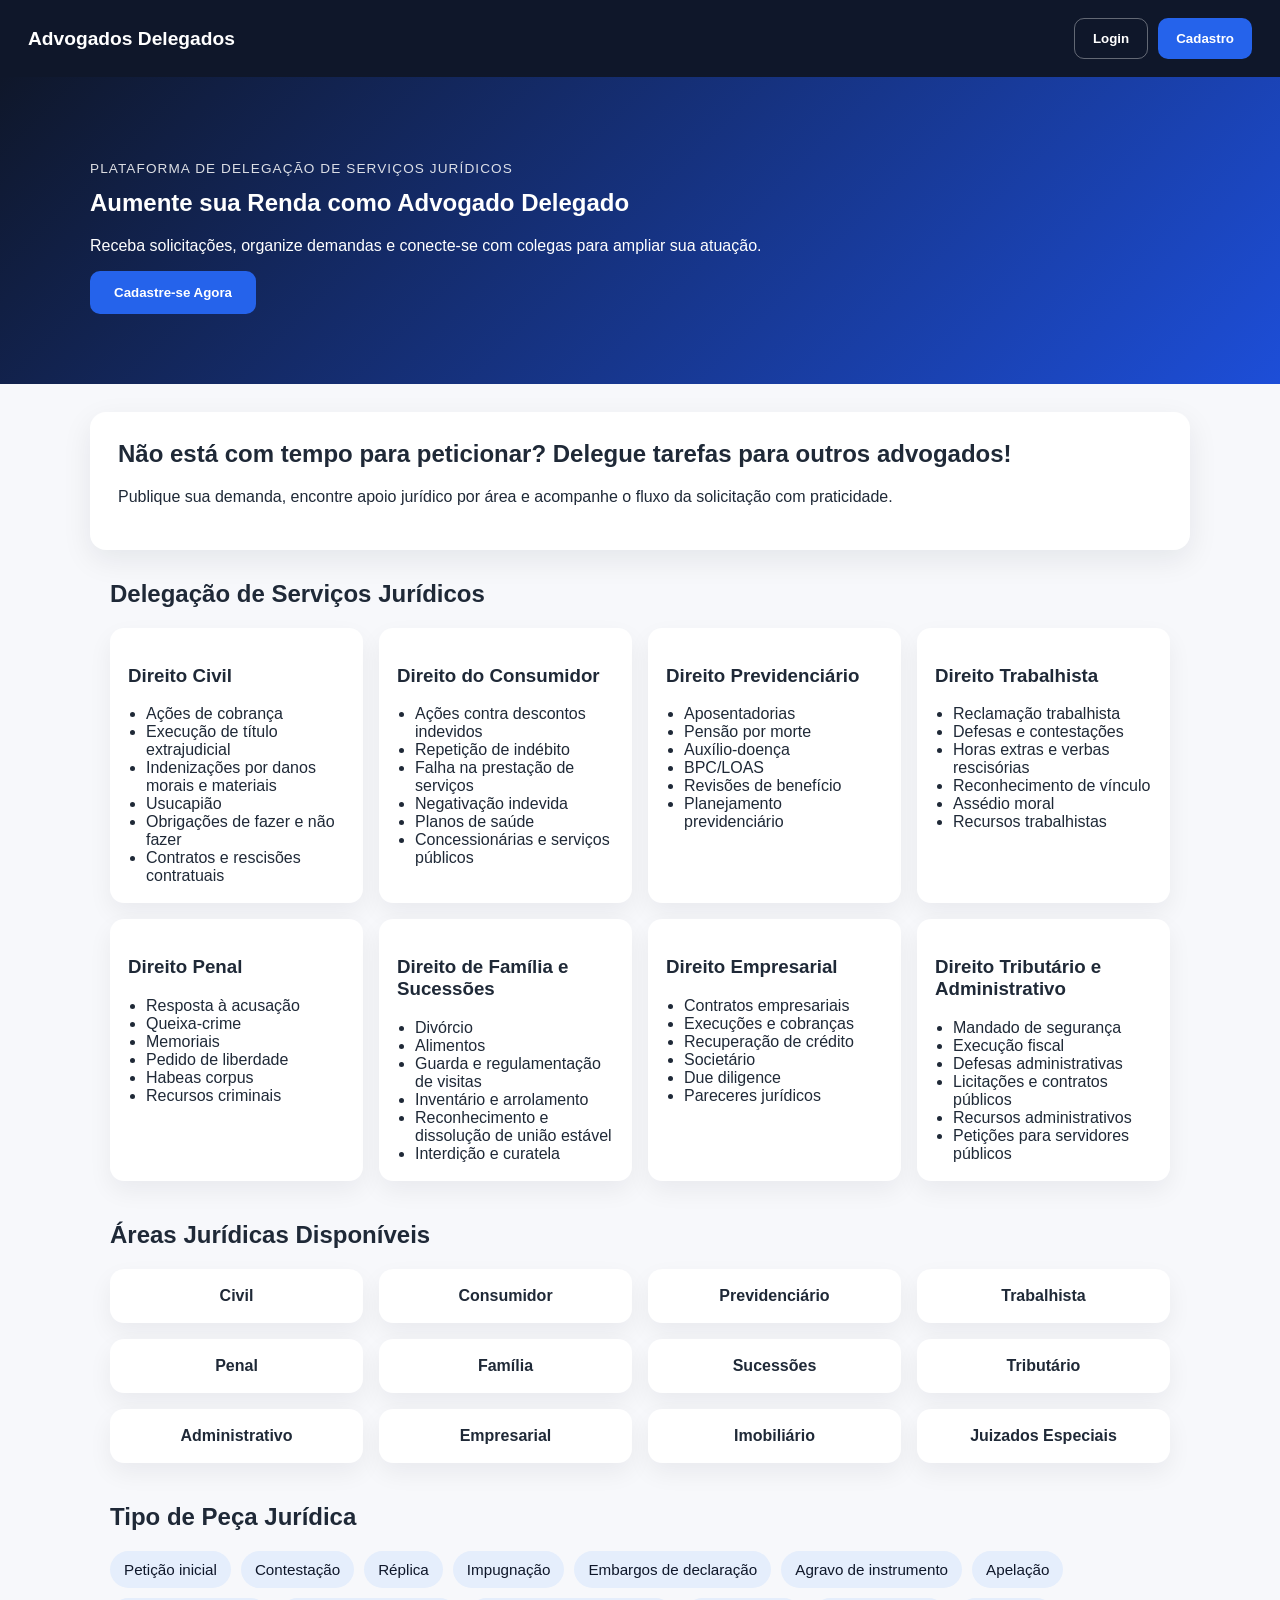
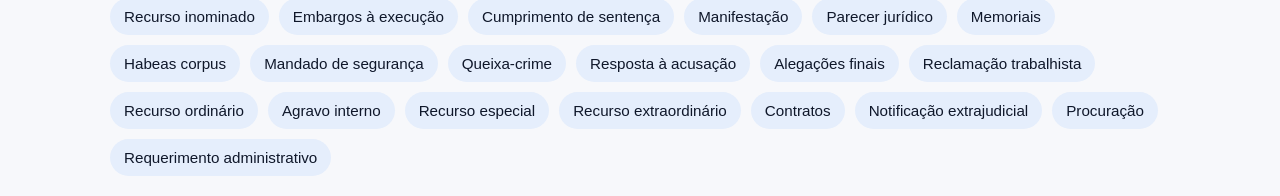
==== commit a9f38d82: "Add files via upload" ====
--- a/index.html
+++ b/index.html
@@ -1,394 +1,363 @@
 <!DOCTYPE html>
 <html lang="pt-BR">
 <head>
-    <meta charset="UTF-8">
-    <meta name="viewport" content="width=device-width, initial-scale=1.0">
-    <title>JurisConnect - Plataforma Jurídica</title>
-    <link rel="stylesheet" href="https://cdnjs.cloudflare.com/ajax/libs/font-awesome/6.0.0/css/all.min.css">
-    <link rel="stylesheet" href="styles.css">
+  <meta charset="UTF-8" />
+  <meta name="viewport" content="width=device-width, initial-scale=1.0" />
+  <title>Advogados Delegados</title>
+  <link rel="stylesheet" href="styles.css" />
 </head>
 <body>
-    <div class="modal-overlay" id="authModal" onclick="closeModal(event)">
-        <div class="modal-content">
-            <span class="close-modal" onclick="closeModal()">&times;</span>
-            <div class="modal-tabs">
-                <button class="modal-tab active" type="button" onclick="switchTab('login')">Login</button>
-                <button class="modal-tab" type="button" onclick="switchTab('cadastro')">Cadastro</button>
-            </div>
-
-            <div id="authFeedback" class="inline-feedback" style="display:none;"></div>
-
-            <form id="loginForm" class="auth-form" style="display: block;">
-                <div class="form-group">
-                    <label for="loginEmail"><i class="fas fa-envelope"></i>E-mail:</label>
-                    <input id="loginEmail" type="email" required>
-                </div>
-                <div class="form-group">
-                    <label for="loginSenha"><i class="fas fa-lock"></i>Senha:</label>
-                    <input id="loginSenha" type="password" required>
-                </div>
-                <button type="submit" class="auth-button submit-auth-button">Entrar</button>
-                <p class="helper-text">Ao clicar em login, o sistema consulta um arquivo simples de usuários, valida e direciona para a próxima página em caso de sucesso.</p>
-            </form>
-
-            <form id="cadastroForm" class="auth-form" style="display: none;">
-                <div class="form-group">
-                    <label for="cadastroNome"><i class="fas fa-user"></i>Nome Completo:</label>
-                    <input id="cadastroNome" type="text" required>
-                </div>
-                <div class="form-group">
-                    <label for="cadastroOab"><i class="fas fa-id-card"></i>Número OAB:</label>
-                    <input id="cadastroOab" type="text" required>
-                </div>
-                <div class="form-group">
-                    <label for="cadastroEmail"><i class="fas fa-envelope"></i>E-mail:</label>
-                    <input id="cadastroEmail" type="email" required>
-                </div>
-                <div class="form-group">
-                    <label for="cadastroTelefone"><i class="fas fa-phone"></i>Telefone:</label>
-                    <input id="cadastroTelefone" type="tel" required>
-                </div>
-                <div class="form-group">
-                    <label for="cadastroSenha"><i class="fas fa-lock"></i>Senha:</label>
-                    <input id="cadastroSenha" type="password" required>
-                </div>
-                <button type="submit" class="auth-button submit-auth-button">Cadastrar</button>
-                <p class="helper-text">O cadastro abre uma conversa no WhatsApp com os dados preenchidos para solicitação do cadastro.</p>
-            </form>
-        </div>
+  <header class="topbar">
+    <div class="brand">Advogados Delegados</div>
+    <nav class="top-actions">
+      <button id="btnLogin" class="btn btn-outline" type="button">Login</button>
+      <button id="btnCadastro" class="btn btn-primary" type="button">Cadastro</button>
+    </nav>
+  </header>
+
+  <main>
+    <section class="hero">
+      <div class="hero-content">
+        <p class="eyebrow">Plataforma de delegação de serviços jurídicos</p>
+        <h1>Aumente sua Renda como Advogado Delegado</h1>
+        <p>
+          Receba solicitações, organize demandas e conecte-se com colegas para ampliar sua atuação.
+        </p>
+        <button id="btnHeroCadastro" class="btn btn-primary btn-lg" type="button">Cadastre-se Agora</button>
+      </div>
+    </section>
+
+    <section class="highlight-section">
+      <div class="highlight-card">
+        <h2>Não está com tempo para peticionar? Delegue tarefas para outros advogados!</h2>
+        <p>Publique sua demanda, encontre apoio jurídico por área e acompanhe o fluxo da solicitação com praticidade.</p>
+      </div>
+    </section>
+
+    <section class="services-section">
+      <h2>Delegação de Serviços Jurídicos</h2>
+      <div class="services-grid">
+        <div class="service-box">
+          <h3>Direito Civil</h3>
+          <ul>
+            <li>Ações de cobrança</li>
+            <li>Execução de título extrajudicial</li>
+            <li>Indenizações por danos morais e materiais</li>
+            <li>Usucapião</li>
+            <li>Obrigações de fazer e não fazer</li>
+            <li>Contratos e rescisões contratuais</li>
+          </ul>
+        </div>
+        <div class="service-box">
+          <h3>Direito do Consumidor</h3>
+          <ul>
+            <li>Ações contra descontos indevidos</li>
+            <li>Repetição de indébito</li>
+            <li>Falha na prestação de serviços</li>
+            <li>Negativação indevida</li>
+            <li>Planos de saúde</li>
+            <li>Concessionárias e serviços públicos</li>
+          </ul>
+        </div>
+        <div class="service-box">
+          <h3>Direito Previdenciário</h3>
+          <ul>
+            <li>Aposentadorias</li>
+            <li>Pensão por morte</li>
+            <li>Auxílio-doença</li>
+            <li>BPC/LOAS</li>
+            <li>Revisões de benefício</li>
+            <li>Planejamento previdenciário</li>
+          </ul>
+        </div>
+        <div class="service-box">
+          <h3>Direito Trabalhista</h3>
+          <ul>
+            <li>Reclamação trabalhista</li>
+            <li>Defesas e contestações</li>
+            <li>Horas extras e verbas rescisórias</li>
+            <li>Reconhecimento de vínculo</li>
+            <li>Assédio moral</li>
+            <li>Recursos trabalhistas</li>
+          </ul>
+        </div>
+        <div class="service-box">
+          <h3>Direito Penal</h3>
+          <ul>
+            <li>Resposta à acusação</li>
+            <li>Queixa-crime</li>
+            <li>Memoriais</li>
+            <li>Pedido de liberdade</li>
+            <li>Habeas corpus</li>
+            <li>Recursos criminais</li>
+          </ul>
+        </div>
+        <div class="service-box">
+          <h3>Direito de Família e Sucessões</h3>
+          <ul>
+            <li>Divórcio</li>
+            <li>Alimentos</li>
+            <li>Guarda e regulamentação de visitas</li>
+            <li>Inventário e arrolamento</li>
+            <li>Reconhecimento e dissolução de união estável</li>
+            <li>Interdição e curatela</li>
+          </ul>
+        </div>
+        <div class="service-box">
+          <h3>Direito Empresarial</h3>
+          <ul>
+            <li>Contratos empresariais</li>
+            <li>Execuções e cobranças</li>
+            <li>Recuperação de crédito</li>
+            <li>Societário</li>
+            <li>Due diligence</li>
+            <li>Pareceres jurídicos</li>
+          </ul>
+        </div>
+        <div class="service-box">
+          <h3>Direito Tributário e Administrativo</h3>
+          <ul>
+            <li>Mandado de segurança</li>
+            <li>Execução fiscal</li>
+            <li>Defesas administrativas</li>
+            <li>Licitações e contratos públicos</li>
+            <li>Recursos administrativos</li>
+            <li>Petições para servidores públicos</li>
+          </ul>
+        </div>
+      </div>
+    </section>
+
+    <section class="areas-section">
+      <h2>Áreas Jurídicas Disponíveis</h2>
+      <div class="areas-grid">
+        <div class="area-card" tabindex="0">Civil</div>
+        <div class="area-card" tabindex="0">Consumidor</div>
+        <div class="area-card" tabindex="0">Previdenciário</div>
+        <div class="area-card" tabindex="0">Trabalhista</div>
+        <div class="area-card" tabindex="0">Penal</div>
+        <div class="area-card" tabindex="0">Família</div>
+        <div class="area-card" tabindex="0">Sucessões</div>
+        <div class="area-card" tabindex="0">Tributário</div>
+        <div class="area-card" tabindex="0">Administrativo</div>
+        <div class="area-card" tabindex="0">Empresarial</div>
+        <div class="area-card" tabindex="0">Imobiliário</div>
+        <div class="area-card" tabindex="0">Juizados Especiais</div>
+      </div>
+    </section>
+
+    <section class="pieces-section">
+      <h2>Tipo de Peça Jurídica</h2>
+      <div class="pieces-list">
+        <span>Petição inicial</span>
+        <span>Contestação</span>
+        <span>Réplica</span>
+        <span>Impugnação</span>
+        <span>Embargos de declaração</span>
+        <span>Agravo de instrumento</span>
+        <span>Apelação</span>
+        <span>Recurso inominado</span>
+        <span>Embargos à execução</span>
+        <span>Cumprimento de sentença</span>
+        <span>Manifestação</span>
+        <span>Parecer jurídico</span>
+        <span>Memoriais</span>
+        <span>Habeas corpus</span>
+        <span>Mandado de segurança</span>
+        <span>Queixa-crime</span>
+        <span>Resposta à acusação</span>
+        <span>Alegações finais</span>
+        <span>Reclamação trabalhista</span>
+        <span>Recurso ordinário</span>
+        <span>Agravo interno</span>
+        <span>Recurso especial</span>
+        <span>Recurso extraordinário</span>
+        <span>Contratos</span>
+        <span>Notificação extrajudicial</span>
+        <span>Procuração</span>
+        <span>Requerimento administrativo</span>
+      </div>
+    </section>
+  </main>
+
+  <div class="modal" id="modalCadastro">
+    <div class="modal-content">
+      <button class="fechar" type="button">×</button>
+      <h3>Cadastro</h3>
+      <form id="formCadastro">
+        <label for="nome">Nome</label>
+        <input id="nome" type="text" required />
+
+        <label for="email">E-mail</label>
+        <input id="email" type="email" required />
+
+        <label for="telefoneUsuario">Telefone</label>
+        <input id="telefoneUsuario" type="text" required />
+
+        <label for="area">Área de atuação</label>
+        <input id="area" type="text" required />
+
+        <button class="btn btn-primary full" type="submit">Cadastrar</button>
+      </form>
     </div>
-
-    <header class="header">
-        <div class="logo">
-            <i class="fas fa-balance-scale"></i>
-            JurisConnect
-        </div>
-        <div class="auth-buttons">
-            <button class="auth-button" type="button" onclick="showModal('login')">Login</button>
-            <button class="auth-button" type="button" onclick="showModal('cadastro')">Cadastro</button>
-        </div>
-    </header>
-
-    <section class="hero-grid">
-        <div class="promo-banner">
-            <div class="promo-content">
-                <h2><i class="fas fa-chart-line"></i> Aumente sua Renda como Advogado Delegado</h2>
-                <p>Receba demandas compatíveis com sua expertise, trabalhe com flexibilidade e atue em uma plataforma com fluxo organizado de atendimento.</p>
-                <div class="promo-highlights">
-                    <span>Casos por especialidade</span>
-                    <span>Flexibilidade de agenda</span>
-                    <span>Fluxo padronizado</span>
-                </div>
-            </div>
-            <button class="promo-button" type="button" onclick="showModal('cadastro')">
-                <i class="fas fa-user-plus"></i> Cadastre-se Agora
-            </button>
-        </div>
-
-        <div class="promo-banner secondary-banner">
-            <div class="promo-content">
-                <h2><i class="fas fa-file-signature"></i> Não está com tempo para peticionar? Delegue tarefas para outros advogados!</h2>
-                <p>Solicite apoio para petições, recursos, incidentes, pareceres, diligências, audiências e outros serviços jurídicos, com organização por área e por tipo de demanda.</p>
-                <div class="promo-highlights">
-                    <span>Peças e recursos</span>
-                    <span>Suporte consultivo</span>
-                    <span>Apoio operacional</span>
-                </div>
-            </div>
-            <a class="promo-button" href="#solicitacao">
-                <i class="fas fa-paper-plane"></i> Enviar Solicitação
-            </a>
-        </div>
-    </section>
-
-    <main class="container" id="solicitacao">
-        <section class="section-heading">
-            <h1>Delegação de Serviços Jurídicos</h1>
-            <p>Selecione a área de atuação e detalhe a necessidade. Os serviços abaixo foram organizados por áreas jurídicas usuais da advocacia brasileira.</p>
-        </section>
-
-        <section>
-            <h2 class="section-title"><i class="fas fa-layer-group"></i> Áreas Jurídicas Disponíveis</h2>
-            <div class="specialty-selector" id="specialtySelector">
-                <button class="specialty-card" type="button" data-specialty="civil" onclick="selectSpecialty('civil', this)">
-                    <i class="fas fa-gavel"></i>
-                    <h3>Direito Civil</h3>
-                    <p>Contratos, indenizações, obrigações, responsabilidade civil.</p>
-                </button>
-                <button class="specialty-card" type="button" data-specialty="familia" onclick="selectSpecialty('familia', this)">
-                    <i class="fas fa-people-roof"></i>
-                    <h3>Família e Sucessões</h3>
-                    <p>Divórcio, guarda, inventário, partilha, alimentos.</p>
-                </button>
-                <button class="specialty-card" type="button" data-specialty="trabalhista" onclick="selectSpecialty('trabalhista', this)">
-                    <i class="fas fa-briefcase"></i>
-                    <h3>Direito Trabalhista</h3>
-                    <p>Reclamações, recursos, cálculos e defesas.</p>
-                </button>
-                <button class="specialty-card" type="button" data-specialty="previdenciario" onclick="selectSpecialty('previdenciario', this)">
-                    <i class="fas fa-hand-holding-heart"></i>
-                    <h3>Direito Previdenciário</h3>
-                    <p>Aposentadorias, benefícios, revisões, RPPS e RGPS.</p>
-                </button>
-                <button class="specialty-card" type="button" data-specialty="consumidor" onclick="selectSpecialty('consumidor', this)">
-                    <i class="fas fa-cart-shopping"></i>
-                    <h3>Direito do Consumidor</h3>
-                    <p>Falha de serviço, vícios, cobrança indevida, indenizações.</p>
-                </button>
-                <button class="specialty-card" type="button" data-specialty="empresarial" onclick="selectSpecialty('empresarial', this)">
-                    <i class="fas fa-building"></i>
-                    <h3>Direito Empresarial</h3>
-                    <p>Societário, contratos, cobrança, compliance, recuperação.</p>
-                </button>
-                <button class="specialty-card" type="button" data-specialty="tributario" onclick="selectSpecialty('tributario', this)">
-                    <i class="fas fa-receipt"></i>
-                    <h3>Direito Tributário</h3>
-                    <p>Execução fiscal, compensação, repetição de indébito.</p>
-                </button>
-                <button class="specialty-card" type="button" data-specialty="administrativo" onclick="selectSpecialty('administrativo', this)">
-                    <i class="fas fa-landmark"></i>
-                    <h3>Direito Administrativo</h3>
-                    <p>Licitações, PAD, concursos, servidores, improbidade.</p>
-                </button>
-                <button class="specialty-card" type="button" data-specialty="penal" onclick="selectSpecialty('penal', this)">
-                    <i class="fas fa-scale-balanced"></i>
-                    <h3>Direito Penal</h3>
-                    <p>Defesas, recursos, memoriais, respostas à acusação.</p>
-                </button>
-                <button class="specialty-card" type="button" data-specialty="imobiliario" onclick="selectSpecialty('imobiliario', this)">
-                    <i class="fas fa-house"></i>
-                    <h3>Direito Imobiliário</h3>
-                    <p>Usucapião, posse, locação, regularização, distrato.</p>
-                </button>
-                <button class="specialty-card" type="button" data-specialty="ambiental" onclick="selectSpecialty('ambiental', this)">
-                    <i class="fas fa-leaf"></i>
-                    <h3>Direito Ambiental</h3>
-                    <p>Licenciamento, autuações, TAC, responsabilidade ambiental.</p>
-                </button>
-                <button class="specialty-card" type="button" data-specialty="digital" onclick="selectSpecialty('digital', this)">
-                    <i class="fas fa-shield-halved"></i>
-                    <h3>Direito Digital e LGPD</h3>
-                    <p>Privacidade, incidentes, contratos digitais, plataformas.</p>
-                </button>
-                <button class="specialty-card" type="button" data-specialty="saude" onclick="selectSpecialty('saude', this)">
-                    <i class="fas fa-notes-medical"></i>
-                    <h3>Direito da Saúde</h3>
-                    <p>Planos de saúde, fornecimento de medicamentos, SUS.</p>
-                </button>
-                <button class="specialty-card" type="button" data-specialty="bancario" onclick="selectSpecialty('bancario', this)">
-                    <i class="fas fa-money-check-dollar"></i>
-                    <h3>Direito Bancário</h3>
-                    <p>Revisional, busca e apreensão, descontos indevidos.</p>
-                </button>
-                <button class="specialty-card" type="button" data-specialty="agrario" onclick="selectSpecialty('agrario', this)">
-                    <i class="fas fa-tractor"></i>
-                    <h3>Direito Agrário</h3>
-                    <p>Posse rural, arrendamento, servidão, questões fundiárias.</p>
-                </button>
-                <button class="specialty-card" type="button" data-specialty="eleitoral" onclick="selectSpecialty('eleitoral', this)">
-                    <i class="fas fa-check-to-slot"></i>
-                    <h3>Direito Eleitoral</h3>
-                    <p>Registro, propaganda, impugnações, prestação de contas.</p>
-                </button>
-            </div>
-        </section>
-
-        <form id="mainForm" style="display: none;">
-            <div class="form-section">
-                <h2><i class="fas fa-screwdriver-wrench"></i> Serviços Disponíveis por Área</h2>
-                <p class="section-intro">Selecione a área jurídica e veja abaixo serviços compatíveis para delegação.</p>
-                <div id="selectedAreaInfo" class="selected-area-info">Nenhuma área selecionada.</div>
-                <div id="serviceOptions" class="service-options"></div>
-            </div>
-
-            <div class="form-section">
-                <h2><i class="fas fa-edit"></i> Tipo de Peça Jurídica</h2>
-                <select id="tipoPeca" required>
-                    <option value="">Selecione...</option>
-                    <optgroup label="Peças iniciais e de conhecimento">
-                        <option>Petição Inicial</option>
-                        <option>Ação de Cobrança</option>
-                        <option>Ação Monitória</option>
-                        <option>Ação de Execução</option>
-                        <option>Ação de Cumprimento de Sentença</option>
-                        <option>Mandado de Segurança</option>
-                        <option>Ação Rescisória</option>
-                        <option>Ação Popular</option>
-                        <option>Ação Civil Pública</option>
-                        <option>Ação Declaratória</option>
-                        <option>Ação Anulatória</option>
-                        <option>Ação Indenizatória</option>
-                        <option>Ação Revisional</option>
-                        <option>Ação de Obrigação de Fazer</option>
-                        <option>Ação de Obrigação de Não Fazer</option>
-                        <option>Ação Possessória</option>
-                        <option>Ação de Usucapião</option>
-                        <option>Ação de Despejo</option>
-                        <option>Ação de Inventário</option>
-                        <option>Ação de Divórcio</option>
-                        <option>Ação de Alimentos</option>
-                        <option>Ação Trabalhista</option>
-                        <option>Queixa-Crime</option>
-                        <option>Representação Criminal</option>
-                    </optgroup>
-                    <optgroup label="Defesas e manifestações">
-                        <option>Contestação</option>
-                        <option>Impugnação à Contestação</option>
-                        <option>Réplica</option>
-                        <option>Exceção de Pré-Executividade</option>
-                        <option>Embargos à Execução</option>
-                        <option>Impugnação ao Cumprimento de Sentença</option>
-                        <option>Manifestação sobre Documentos</option>
-                        <option>Memoriais</option>
-                        <option>Contrarrazões</option>
-                        <option>Alegações Finais</option>
-                        <option>Resposta à Acusação</option>
-                        <option>Defesa Prévia</option>
-                        <option>Defesa Administrativa</option>
-                        <option>Impugnação Administrativa</option>
-                        <option>Justificação</option>
-                    </optgroup>
-                    <optgroup label="Recursos e impugnações">
-                        <option>Embargos de Declaração</option>
-                        <option>Apelação</option>
-                        <option>Agravo de Instrumento</option>
-                        <option>Agravo Interno</option>
-                        <option>Agravo em Recurso Especial</option>
-                        <option>Agravo em Recurso Extraordinário</option>
-                        <option>Recurso Inominado</option>
-                        <option>Recurso Ordinário</option>
-                        <option>Recurso Especial</option>
-                        <option>Recurso Extraordinário</option>
-                        <option>Recurso em Sentido Estrito</option>
-                        <option>Agravo de Petição</option>
-                        <option>Embargos de Divergência</option>
-                        <option>Carta Testemunhável</option>
-                        <option>Pedido de Reconsideração</option>
-                    </optgroup>
-                    <optgroup label="Tutelas, incidentes e pedidos acessórios">
-                        <option>Pedido de Tutela de Urgência</option>
-                        <option>Pedido de Tutela de Evidência</option>
-                        <option>Pedido Liminar</option>
-                        <option>Habeas Corpus</option>
-                        <option>Habeas Data</option>
-                        <option>Pedido de Alvará Judicial</option>
-                        <option>Incidente de Desconsideração da Personalidade Jurídica</option>
-                        <option>Incidente de Uniformização</option>
-                        <option>Impugnação ao Valor da Causa</option>
-                        <option>Impugnação à Justiça Gratuita</option>
-                        <option>Exibição de Documentos</option>
-                        <option>Produção Antecipada de Provas</option>
-                        <option>Pedido de Habilitação</option>
-                        <option>Pedido de Homologação de Acordo</option>
-                        <option>Pedido de Desarquivamento</option>
-                        <option>Pedido de Expedição de Ofício</option>
-                    </optgroup>
-                    <optgroup label="Consultivo e extrajudicial">
-                        <option>Parecer Jurídico</option>
-                        <option>Notificação Extrajudicial</option>
-                        <option>Contratos</option>
-                        <option>Aditivo Contratual</option>
-                        <option>Distrato</option>
-                        <option>Termo de Acordo</option>
-                        <option>Termo de Confissão de Dívida</option>
-                        <option>Procuração</option>
-                        <option>Requerimento Administrativo</option>
-                        <option>Recurso Administrativo</option>
-                        <option>Contrarrazões Administrativas</option>
-                        <option>Defesa em PAD</option>
-                        <option>Consulta Jurídica Escrita</option>
-                    </optgroup>
-                </select>
-            </div>
-
-            <div class="form-section">
-                <h2><i class="fas fa-user-tie"></i> Dados do Solicitante</h2>
-                <div class="form-grid">
-                    <div class="form-group">
-                        <label for="solicitanteNome"><i class="fas fa-user"></i>Nome Completo:</label>
-                        <input id="solicitanteNome" type="text" required>
-                    </div>
-                    <div class="form-group">
-                        <label for="solicitanteOab"><i class="fas fa-id-card"></i>Número da OAB:</label>
-                        <input id="solicitanteOab" type="text" required>
-                    </div>
-                    <div class="form-group">
-                        <label for="solicitanteTelefone"><i class="fas fa-phone"></i>Telefone:</label>
-                        <input id="solicitanteTelefone" type="tel" required>
-                    </div>
-                    <div class="form-group">
-                        <label for="solicitanteEmail"><i class="fas fa-envelope"></i>E-mail:</label>
-                        <input id="solicitanteEmail" type="email" required>
-                    </div>
-                </div>
-            </div>
-
-            <div class="form-section">
-                <h2><i class="fas fa-balance-scale"></i> Detalhes da Demanda</h2>
-                <div class="form-grid">
-                    <div class="form-group">
-                        <label for="prazo"><i class="fas fa-clock"></i>Prazo desejado:</label>
-                        <select id="prazo" required>
-                            <option value="">Selecione...</option>
-                            <option>Urgente - até 24 horas</option>
-                            <option>Prioritário - até 48 horas</option>
-                            <option>Normal - até 5 dias úteis</option>
-                            <option>Sem urgência específica</option>
-                        </select>
-                    </div>
-                    <div class="form-group">
-                        <label for="tribunal"><i class="fas fa-building-columns"></i>Tribunal / Órgão:</label>
-                        <input id="tribunal" type="text" placeholder="Ex.: TJRO, TRT14, INSS, Município, Autarquia">
-                    </div>
-                </div>
-                <div class="form-group">
-                    <label for="descricaoCaso"><i class="fas fa-clipboard-list"></i>Descrição do Caso:</label>
-                    <textarea id="descricaoCaso" rows="6" required></textarea>
-                </div>
-                <div class="form-group">
-                    <label><i class="fas fa-link"></i>Links de Arquivos:</label>
-                    <div id="linksContainer">
-                        <input type="url" placeholder="https://">
-                    </div>
-                    <button type="button" class="secondary-button small-button" onclick="addLinkField()">
-                        <i class="fas fa-plus"></i>Adicionar link
-                    </button>
-                </div>
-                <div class="form-group">
-                    <label for="observacoes"><i class="fas fa-circle-info"></i>Observações adicionais:</label>
-                    <textarea id="observacoes" rows="4" placeholder="Ex.: prazo fatal, estilo da peça, pontos obrigatórios, documentos importantes."></textarea>
-                </div>
-            </div>
-
-            <button type="submit" class="primary-submit-button">
-                <i class="fas fa-paper-plane"></i>
-                Enviar Solicitação
-            </button>
-        </form>
-
-        <section class="payment-section" id="paymentSection">
-            <div class="success-message">
-                <i class="fas fa-check-circle"></i>
-                Solicitação registrada. Após o pagamento, envie o comprovante e os dados da solicitação pelo WhatsApp.
-            </div>
-            <div class="summary-box" id="submissionSummary"></div>
-            <div class="qrcode-placeholder">
-                <i class="fas fa-qrcode fa-3x"></i>
-                <span>QR Code Pix</span>
-            </div>
-            <div class="payment-actions">
-                <a class="auth-button whatsapp-button" id="paymentWhatsappButton" href="#" target="_blank" rel="noopener noreferrer">
-                    <i class="fab fa-whatsapp"></i>
-                    Enviar comprovante e dados pelo WhatsApp
-                </a>
-                <button class="secondary-button" type="button" onclick="resetForm()">
-                    <i class="fas fa-undo"></i>
-                    Nova Solicitação
-                </button>
-            </div>
-        </section>
-    </main>
-
-    <script src="script.js"></script>
+  </div>
+
+  <div class="modal" id="modalLogin">
+    <div class="modal-content">
+      <button class="fechar" type="button">×</button>
+      <h3>Login</h3>
+      <label for="loginEmail">E-mail</label>
+      <input id="loginEmail" type="email" />
+
+      <label for="loginSenha">Senha</label>
+      <input id="loginSenha" type="password" />
+
+      <button class="btn btn-primary full" type="button" onclick="login()">Entrar</button>
+    </div>
+  </div>
+
+  <div class="modal" id="modalSolicitacao">
+    <div class="modal-content modal-lg">
+      <button class="fechar" type="button">×</button>
+      <h3>Enviar solicitação</h3>
+      <form id="formSolicitacao">
+        <label for="tipoPeca">Tipo de peça</label>
+        <input id="tipoPeca" type="text" required />
+
+        <label for="prazo">Prazo</label>
+        <input id="prazo" type="text" required />
+
+        <label for="descricao">Descrição</label>
+        <textarea id="descricao" rows="5" required></textarea>
+
+        <button class="btn btn-primary full" type="submit">Enviar Solicitação</button>
+      </form>
+
+      <div id="areaPix" class="pix-box">
+        <h4>Pagamento via Pix</h4>
+        <p>Após o envio da solicitação, envie o comprovante também pelo WhatsApp.</p>
+        <div class="qr-placeholder">QR CODE PIX</div>
+        <button id="btnWhatsappPix" class="btn btn-success full" type="button">Ir para o WhatsApp</button>
+      </div>
+    </div>
+  </div>
+
+  <script>
+    const telefone = "5599999999999";
+
+    document.addEventListener("DOMContentLoaded", function () {
+      const btnLogin = document.getElementById("btnLogin");
+      const btnCadastro = document.getElementById("btnCadastro");
+      const btnHeroCadastro = document.getElementById("btnHeroCadastro");
+      const modalLogin = document.getElementById("modalLogin");
+      const modalCadastro = document.getElementById("modalCadastro");
+      const modalSolicitacao = document.getElementById("modalSolicitacao");
+
+      if (btnLogin) {
+        btnLogin.addEventListener("click", () => {
+          modalLogin.style.display = "flex";
+        });
+      }
+
+      if (btnCadastro) {
+        btnCadastro.addEventListener("click", () => {
+          modalCadastro.style.display = "flex";
+        });
+      }
+
+      if (btnHeroCadastro) {
+        btnHeroCadastro.addEventListener("click", () => {
+          modalCadastro.style.display = "flex";
+        });
+      }
+
+      document.querySelectorAll(".fechar").forEach((btn) => {
+        btn.addEventListener("click", () => {
+          const modal = btn.closest(".modal");
+          if (modal) modal.style.display = "none";
+        });
+      });
+
+      window.addEventListener("click", (e) => {
+        document.querySelectorAll(".modal").forEach((modal) => {
+          if (e.target === modal) {
+            modal.style.display = "none";
+          }
+        });
+      });
+
+      const formCadastro = document.getElementById("formCadastro");
+      if (formCadastro) {
+        formCadastro.addEventListener("submit", function (e) {
+          e.preventDefault();
+
+          const nome = document.getElementById("nome").value;
+          const email = document.getElementById("email").value;
+          const telefoneUsuario = document.getElementById("telefoneUsuario").value;
+          const area = document.getElementById("area").value;
+
+          const mensagem = `Novo cadastro:%0A%0ANome: ${nome}%0AE-mail: ${email}%0ATelefone: ${telefoneUsuario}%0AÁrea: ${area}`;
+          const url = `https://wa.me/${telefone}?text=${mensagem}`;
+          window.open(url, "_blank");
+        });
+      }
+
+      document.querySelectorAll(".area-card").forEach((card) => {
+        card.addEventListener("click", () => {
+          modalSolicitacao.style.display = "flex";
+        });
+
+        card.addEventListener("keypress", (e) => {
+          if (e.key === "Enter" || e.key === " ") {
+            modalSolicitacao.style.display = "flex";
+          }
+        });
+      });
+
+      const formSolicitacao = document.getElementById("formSolicitacao");
+      if (formSolicitacao) {
+        formSolicitacao.addEventListener("submit", function (e) {
+          e.preventDefault();
+
+          const tipo = document.getElementById("tipoPeca").value;
+          const prazo = document.getElementById("prazo").value;
+          const descricao = document.getElementById("descricao").value;
+
+          const mensagem = `Solicitação de serviço:%0A%0ATipo de peça: ${tipo}%0APrazo: ${prazo}%0ADescrição: ${descricao}%0A%0AEstou enviando também o comprovante do Pix.`;
+          const url = `https://wa.me/${telefone}?text=${mensagem}`;
+
+          const areaPix = document.getElementById("areaPix");
+          const btnWhatsappPix = document.getElementById("btnWhatsappPix");
+          areaPix.style.display = "block";
+          btnWhatsappPix.onclick = () => window.open(url, "_blank");
+        });
+      }
+    });
+
+    async function login() {
+      const email = document.getElementById("loginEmail").value;
+      const senha = document.getElementById("loginSenha").value;
+
+      try {
+        const response = await fetch("users.json");
+        const users = await response.json();
+        const usuario = users.find((u) => u.email === email);
+
+        if (!usuario) {
+          alert("Não há cadastro para este e-mail.");
+          return;
+        }
+
+        if (usuario.senha !== senha) {
+          alert("Senha incorreta.");
+          return;
+        }
+
+        window.location.href = "pagina-destino.html";
+      } catch (error) {
+        alert("Erro ao carregar usuários. Abra por servidor local para testar o login.");
+      }
+    }
+  </script>
 </body>
 </html>
--- a/styles.css
+++ b/styles.css
@@ -1,466 +1,240 @@
-:root {
-    --primary-color: #1a365d;
-    --secondary-color: #cda05e;
-    --accent-color: #2b6cb0;
-    --background-light: #f8fafc;
-    --border-light: #e2e8f0;
-    --text-muted: #4a5568;
-    --success-bg: #d1fae5;
-    --success-text: #065f46;
-}
-
 * {
-    margin: 0;
-    padding: 0;
-    box-sizing: border-box;
-    font-family: 'Roboto', Arial, sans-serif;
-}
-
-html {
-    scroll-behavior: smooth;
+  box-sizing: border-box;
 }
 
 body {
-    background: var(--background-light);
-    color: var(--primary-color);
-}
-
-.header {
-    background: var(--primary-color);
-    padding: 1rem 1.5rem;
-    display: flex;
-    justify-content: space-between;
-    align-items: center;
-    box-shadow: 0 2px 10px rgba(0,0,0,0.1);
-    position: sticky;
-    top: 0;
-    z-index: 50;
-}
-
-.logo {
-    color: #fff;
-    font-size: 1.5rem;
-    font-weight: 700;
-    display: flex;
-    align-items: center;
-    gap: 0.5rem;
-}
-
-.auth-buttons,
-.payment-actions,
-.modal-tabs,
-.promo-highlights {
-    display: flex;
-    gap: 0.75rem;
-    flex-wrap: wrap;
-}
-
-.auth-button,
-button,
-.promo-button,
-.secondary-button {
-    border: none;
-    border-radius: 8px;
-    cursor: pointer;
-    transition: transform 0.2s ease, background 0.2s ease, box-shadow 0.2s ease;
-    text-decoration: none;
-}
-
-.auth-button,
-.promo-button {
-    background: var(--secondary-color);
-    color: #fff;
-    padding: 0.85rem 1.4rem;
-    display: inline-flex;
-    align-items: center;
-    justify-content: center;
-    gap: 0.6rem;
-    font-weight: 600;
-}
-
-.secondary-button {
-    background: #edf2f7;
-    color: var(--primary-color);
-    padding: 0.9rem 1.4rem;
-    display: inline-flex;
-    align-items: center;
-    justify-content: center;
-    gap: 0.6rem;
-}
-
-.small-button {
-    margin-top: 0.75rem;
-}
-
-button:hover,
-.auth-button:hover,
-.promo-button:hover,
-.secondary-button:hover,
-.specialty-card:hover {
-    transform: translateY(-1px);
-}
-
-.hero-grid {
-    width: min(1200px, 95%);
-    margin: 1.25rem auto 0;
-    display: grid;
-    gap: 1rem;
-}
-
-.promo-banner {
-    background: linear-gradient(135deg, var(--primary-color), var(--accent-color));
-    color: #fff;
-    padding: 1.6rem;
-    border-radius: 14px;
-    display: flex;
-    justify-content: space-between;
-    align-items: center;
-    gap: 1rem;
-    box-shadow: 0 4px 15px rgba(0,0,0,0.1);
-}
-
-.secondary-banner {
-    background: linear-gradient(135deg, #17314f, #285a87);
-}
-
-.promo-content {
-    flex: 1;
-}
-
-.promo-content h2 {
-    font-size: 1.45rem;
-    margin-bottom: 0.6rem;
-    display: flex;
-    align-items: center;
-    gap: 0.65rem;
-    line-height: 1.25;
-}
-
-.promo-content p {
-    font-size: 0.98rem;
-    line-height: 1.6;
-    opacity: 0.96;
-}
-
-.promo-highlights {
-    margin-top: 1rem;
-}
-
-.promo-highlights span {
-    background: rgba(255,255,255,0.12);
-    padding: 0.45rem 0.75rem;
-    border-radius: 999px;
-    font-size: 0.9rem;
-}
-
-.container {
-    max-width: 1180px;
-    margin: 2rem auto 3rem;
-    padding: 2rem;
-    background: #fff;
-    border-radius: 16px;
-    box-shadow: 0 4px 20px rgba(0,0,0,0.08);
-}
-
-.section-heading {
-    margin-bottom: 1.8rem;
-}
-
-.section-heading h1 {
-    font-size: 2rem;
-    margin-bottom: 0.5rem;
-}
-
-.section-heading p,
-.section-intro,
-.helper-text {
-    color: var(--text-muted);
-    line-height: 1.6;
-}
-
-.section-title {
-    font-size: 1.2rem;
-    margin-bottom: 1rem;
-    display: flex;
-    align-items: center;
-    gap: 0.6rem;
-}
-
-.specialty-selector {
-    display: grid;
-    grid-template-columns: repeat(auto-fit, minmax(220px, 1fr));
-    gap: 1rem;
-    margin-bottom: 2rem;
-}
-
-.specialty-card {
-    border: 2px solid var(--border-light);
-    border-radius: 12px;
-    padding: 1.25rem;
-    text-align: left;
-    background: #fff;
-}
-
-.specialty-card i {
-    font-size: 1.35rem;
-    margin-bottom: 0.75rem;
-}
-
-.specialty-card h3 {
-    margin-bottom: 0.45rem;
-}
-
-.specialty-card p {
-    color: var(--text-muted);
-    font-size: 0.95rem;
-    line-height: 1.45;
-}
-
-.specialty-card.selected {
-    border-color: var(--accent-color);
-    background: #f0f6ff;
-    box-shadow: 0 8px 25px rgba(43, 108, 176, 0.12);
-}
-
-.form-section {
-    margin: 2rem 0;
-    padding: 1.5rem;
-    border: 2px solid var(--border-light);
-    border-radius: 14px;
-}
-
-.form-section h2 {
-    margin-bottom: 0.9rem;
-    display: flex;
-    align-items: center;
-    gap: 0.6rem;
-}
-
-.selected-area-info {
-    background: #ebf8ff;
-    color: var(--primary-color);
-    border-left: 4px solid var(--accent-color);
-    padding: 1rem;
-    border-radius: 10px;
-    margin-bottom: 1rem;
-    line-height: 1.5;
-}
-
-.service-options {
-    display: grid;
-    grid-template-columns: repeat(auto-fit, minmax(220px, 1fr));
-    gap: 0.75rem;
-}
-
-.service-item {
-    border: 1px solid var(--border-light);
-    border-radius: 10px;
-    padding: 0.85rem;
-    background: #fff;
-    display: flex;
-    gap: 0.65rem;
-    align-items: flex-start;
-}
-
-.service-item input {
-    width: auto;
-    margin-top: 0.25rem;
-}
-
-.form-grid {
-    display: grid;
-    grid-template-columns: repeat(auto-fit, minmax(240px, 1fr));
-    gap: 1rem;
-}
-
-.form-group {
-    margin-bottom: 1.2rem;
+  margin: 0;
+  font-family: Arial, Helvetica, sans-serif;
+  background: #f7f8fb;
+  color: #1f2937;
+}
+
+.topbar {
+  display: flex;
+  justify-content: space-between;
+  align-items: center;
+  padding: 18px 28px;
+  background: #0f172a;
+  color: #fff;
+}
+
+.brand {
+  font-size: 1.2rem;
+  font-weight: 700;
+}
+
+.top-actions {
+  display: flex;
+  gap: 10px;
+}
+
+.hero {
+  background: linear-gradient(135deg, #0f172a, #1d4ed8);
+  color: #fff;
+  padding: 70px 20px;
+}
+
+.hero-content,
+.highlight-card,
+.services-section,
+.areas-section,
+.pieces-section {
+  max-width: 1100px;
+  margin: 0 auto;
+}
+
+.eyebrow {
+  text-transform: uppercase;
+  letter-spacing: 0.08em;
+  opacity: 0.85;
+  font-size: 0.85rem;
+}
+
+.hero h1,
+.highlight-card h2,
+.services-section h2,
+.areas-section h2,
+.pieces-section h2 {
+  margin-top: 0;
+}
+
+.highlight-section {
+  padding: 28px 20px 10px;
+}
+
+.highlight-card {
+  background: #fff;
+  padding: 28px;
+  border-radius: 16px;
+  box-shadow: 0 10px 30px rgba(15, 23, 42, 0.08);
+}
+
+.services-section,
+.areas-section,
+.pieces-section {
+  padding: 20px;
+}
+
+.services-grid,
+.areas-grid {
+  display: grid;
+  grid-template-columns: repeat(auto-fit, minmax(240px, 1fr));
+  gap: 16px;
+}
+
+.service-box,
+.area-card {
+  background: #fff;
+  border-radius: 14px;
+  padding: 18px;
+  box-shadow: 0 10px 24px rgba(15, 23, 42, 0.06);
+}
+
+.area-card {
+  text-align: center;
+  font-weight: 700;
+  cursor: pointer;
+  transition: transform 0.15s ease, box-shadow 0.15s ease;
+}
+
+.area-card:hover,
+.area-card:focus {
+  transform: translateY(-2px);
+  box-shadow: 0 16px 34px rgba(15, 23, 42, 0.12);
+  outline: none;
+}
+
+.service-box ul {
+  margin: 0;
+  padding-left: 18px;
+}
+
+.pieces-list {
+  display: flex;
+  flex-wrap: wrap;
+  gap: 10px;
+}
+
+.pieces-list span {
+  background: #e5eefc;
+  color: #0f172a;
+  padding: 10px 14px;
+  border-radius: 999px;
+  font-size: 0.95rem;
+}
+
+.btn {
+  border: none;
+  border-radius: 10px;
+  padding: 12px 18px;
+  cursor: pointer;
+  font-weight: 700;
+}
+
+.btn-primary {
+  background: #2563eb;
+  color: #fff;
+}
+
+.btn-outline {
+  background: transparent;
+  color: #fff;
+  border: 1px solid rgba(255,255,255,0.35);
+}
+
+.btn-success {
+  background: #16a34a;
+  color: #fff;
+}
+
+.btn-lg {
+  padding: 14px 24px;
+}
+
+.full {
+  width: 100%;
+}
+
+.modal {
+  display: none;
+  position: fixed;
+  inset: 0;
+  background: rgba(15, 23, 42, 0.55);
+  align-items: center;
+  justify-content: center;
+  padding: 20px;
+  z-index: 999;
+}
+
+.modal-content {
+  position: relative;
+  width: 100%;
+  max-width: 420px;
+  background: #fff;
+  border-radius: 16px;
+  padding: 24px;
+  box-shadow: 0 20px 50px rgba(15, 23, 42, 0.25);
+}
+
+.modal-lg {
+  max-width: 560px;
+}
+
+.fechar {
+  position: absolute;
+  top: 12px;
+  right: 12px;
+  border: none;
+  background: transparent;
+  font-size: 1.5rem;
+  cursor: pointer;
 }
 
 label {
-    display: flex;
-    align-items: center;
-    gap: 0.5rem;
-    margin-bottom: 0.6rem;
-    font-weight: 600;
+  display: block;
+  margin: 10px 0 6px;
+  font-weight: 700;
 }
 
 input,
-textarea,
-select {
-    width: 100%;
-    padding: 0.95rem 1rem;
-    border: 2px solid var(--border-light);
-    border-radius: 10px;
-    font-size: 1rem;
-    background: #fff;
-}
-
 textarea {
-    resize: vertical;
-    min-height: 120px;
-}
-
-.primary-submit-button {
-    background: var(--primary-color);
-    color: #fff;
-    padding: 1rem 2.4rem;
-    display: flex;
-    align-items: center;
-    justify-content: center;
-    gap: 0.7rem;
-    margin: 0 auto;
-    font-size: 1rem;
-}
-
-.payment-section {
-    display: none;
-    text-align: center;
-    padding: 2rem;
-    background: var(--background-light);
-    border-radius: 14px;
-    margin-top: 2rem;
-}
-
-.summary-box {
-    text-align: left;
-    background: #fff;
-    border: 1px solid var(--border-light);
-    border-radius: 12px;
-    padding: 1rem;
-    margin: 1.2rem auto;
-    max-width: 820px;
-    color: var(--text-muted);
-    line-height: 1.6;
-}
-
-.qrcode-placeholder {
-    width: 270px;
-    height: 270px;
-    background: #e2e8f0;
-    margin: 1.6rem auto;
-    border-radius: 12px;
-    display: flex;
+  width: 100%;
+  padding: 12px;
+  border: 1px solid #d1d5db;
+  border-radius: 10px;
+  font-size: 1rem;
+}
+
+.pix-box {
+  display: none;
+  margin-top: 18px;
+  padding: 16px;
+  background: #f8fafc;
+  border: 1px dashed #94a3b8;
+  border-radius: 14px;
+}
+
+.qr-placeholder {
+  display: flex;
+  align-items: center;
+  justify-content: center;
+  height: 180px;
+  border-radius: 12px;
+  background: repeating-linear-gradient(
+    45deg,
+    #e2e8f0,
+    #e2e8f0 10px,
+    #cbd5e1 10px,
+    #cbd5e1 20px
+  );
+  color: #0f172a;
+  font-weight: 700;
+  margin: 12px 0 16px;
+}
+
+@media (max-width: 640px) {
+  .topbar {
     flex-direction: column;
-    align-items: center;
-    justify-content: center;
-    gap: 0.8rem;
-    color: var(--primary-color);
-}
-
-.success-message,
-.inline-feedback {
-    padding: 1rem 1.2rem;
-    border-radius: 10px;
-    margin-bottom: 1rem;
-    line-height: 1.5;
-}
-
-.success-message {
-    color: var(--success-text);
-    background: var(--success-bg);
-    border-left: 4px solid #059669;
-}
-
-.inline-feedback {
-    background: #edf2f7;
-    color: var(--primary-color);
-}
-
-.inline-feedback.error {
-    background: #fff5f5;
-    color: #9b2c2c;
-    border-left: 4px solid #e53e3e;
-}
-
-.inline-feedback.success {
-    background: #f0fff4;
-    color: #276749;
-    border-left: 4px solid #38a169;
-}
-
-.modal-overlay {
-    position: fixed;
-    inset: 0;
-    background: rgba(0,0,0,0.5);
-    display: none;
-    justify-content: center;
-    align-items: center;
-    z-index: 1000;
-    padding: 1rem;
-}
-
-.modal-content {
-    background: #fff;
-    padding: 2rem;
-    border-radius: 16px;
-    width: 100%;
-    max-width: 540px;
-    position: relative;
-    animation: modalSlide 0.3s ease-out;
-}
-
-.close-modal {
-    position: absolute;
-    top: 1rem;
-    right: 1rem;
-    font-size: 1.5rem;
-    cursor: pointer;
-    color: var(--primary-color);
-}
-
-.modal-tab {
-    flex: 1;
-    padding: 0.95rem;
-    background: #f0f4f8;
-    color: var(--primary-color);
-    font-weight: 700;
-}
-
-.modal-tab.active {
-    background: var(--primary-color);
-    color: #fff;
-}
-
-.submit-auth-button {
-    width: 100%;
-    margin-top: 0.4rem;
-}
-
-.whatsapp-button {
-    background: #25d366;
-}
-
-@keyframes modalSlide {
-    from { transform: translateY(-20px); opacity: 0; }
-    to { transform: translateY(0); opacity: 1; }
-}
-
-@media (max-width: 768px) {
-    .header,
-    .promo-banner {
-        flex-direction: column;
-        align-items: flex-start;
-    }
-
-    .auth-buttons,
-    .payment-actions,
-    .modal-tabs {
-        width: 100%;
-    }
-
-    .auth-button,
-    .promo-button,
-    .secondary-button,
-    .modal-tab {
-        width: 100%;
-    }
-
-    .container {
-        padding: 1.2rem;
-    }
-
-    .section-heading h1 {
-        font-size: 1.6rem;
-    }
-}
+    gap: 12px;
+  }
+}
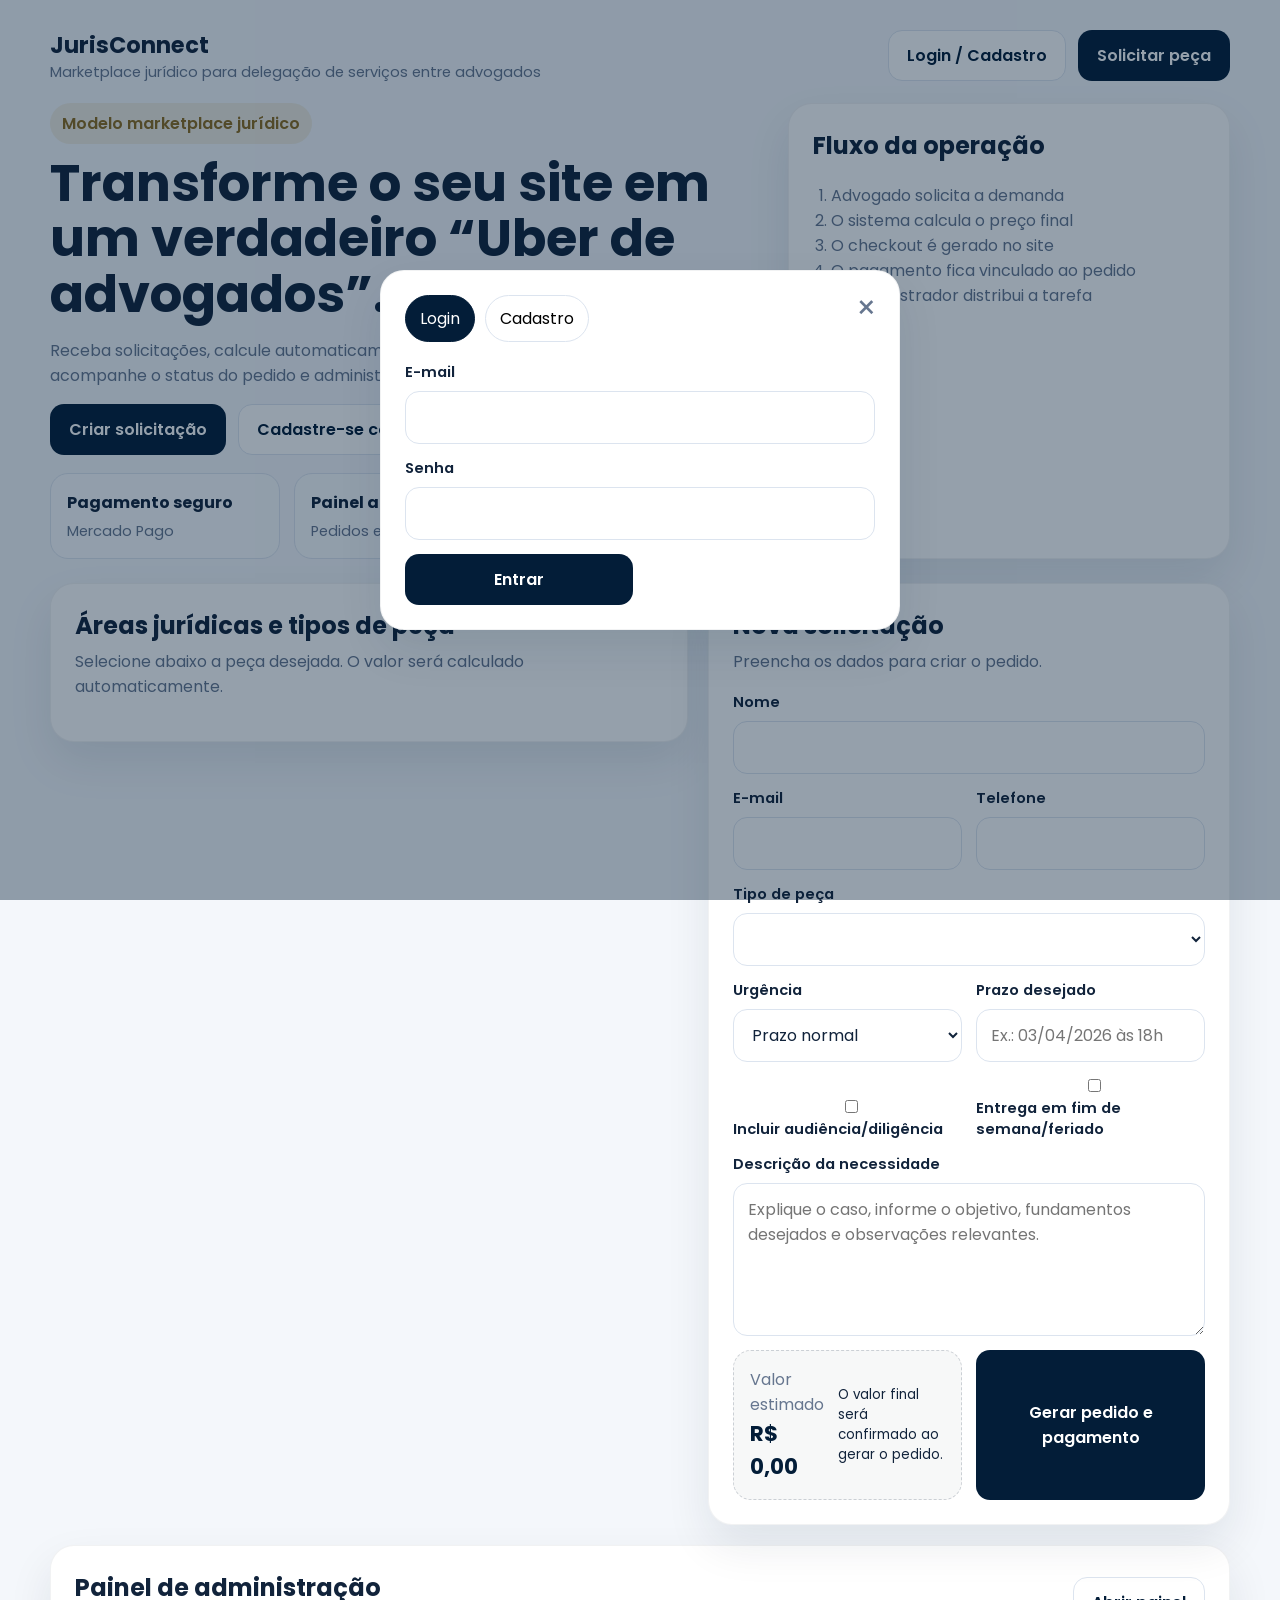
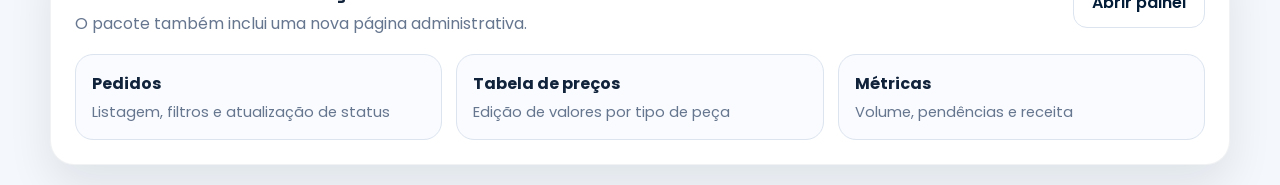
==== commit aa8dd961: "Add files via upload" ====
--- a/index.html
+++ b/index.html
@@ -1,363 +1,212 @@
 <!DOCTYPE html>
 <html lang="pt-BR">
 <head>
-  <meta charset="UTF-8" />
-  <meta name="viewport" content="width=device-width, initial-scale=1.0" />
-  <title>Advogados Delegados</title>
-  <link rel="stylesheet" href="styles.css" />
+  <meta charset="UTF-8">
+  <meta name="viewport" content="width=device-width, initial-scale=1.0">
+  <title>JurisConnect | Delegação jurídica</title>
+  <link rel="preconnect" href="https://fonts.googleapis.com">
+  <link rel="preconnect" href="https://fonts.gstatic.com" crossorigin>
+  <link href="https://fonts.googleapis.com/css2?family=Poppins:wght@400;500;600;700&display=swap" rel="stylesheet">
+  <link rel="stylesheet" href="styles.css">
+  <script src="https://sdk.mercadopago.com/js/v2"></script>
 </head>
 <body>
-  <header class="topbar">
-    <div class="brand">Advogados Delegados</div>
-    <nav class="top-actions">
-      <button id="btnLogin" class="btn btn-outline" type="button">Login</button>
-      <button id="btnCadastro" class="btn btn-primary" type="button">Cadastro</button>
-    </nav>
+  <header class="site-header">
+    <div>
+      <div class="brand">JurisConnect</div>
+      <div class="brand-subtitle">Marketplace jurídico para delegação de serviços entre advogados</div>
+    </div>
+    <div class="header-actions">
+      <button id="openAuthBtn" class="btn btn-outline">Login / Cadastro</button>
+      <a href="#orderForm" class="btn btn-primary">Solicitar peça</a>
+    </div>
   </header>
 
-  <main>
-    <section class="hero">
-      <div class="hero-content">
-        <p class="eyebrow">Plataforma de delegação de serviços jurídicos</p>
-        <h1>Aumente sua Renda como Advogado Delegado</h1>
-        <p>
-          Receba solicitações, organize demandas e conecte-se com colegas para ampliar sua atuação.
-        </p>
-        <button id="btnHeroCadastro" class="btn btn-primary btn-lg" type="button">Cadastre-se Agora</button>
-      </div>
+  <section class="hero">
+    <div>
+      <span class="badge">Modelo marketplace jurídico</span>
+      <h1>Transforme o seu site em um verdadeiro “Uber de advogados”.</h1>
+      <p>
+        Receba solicitações, calcule automaticamente o valor da peça, gere checkout seguro,
+        acompanhe o status do pedido e administre tudo em um painel central.
+      </p>
+      <div class="hero-actions">
+        <a href="#orderForm" class="btn btn-primary">Criar solicitação</a>
+        <button id="openRegisterBtn" class="btn btn-outline">Cadastre-se como delegado</button>
+      </div>
+      <div class="hero-highlights">
+        <div class="mini-card"><strong>Pagamento seguro</strong><span>Mercado Pago</span></div>
+        <div class="mini-card"><strong>Painel admin</strong><span>Pedidos e preços</span></div>
+        <div class="mini-card"><strong>Fluxo automático</strong><span>Pedido + cobrança</span></div>
+      </div>
+    </div>
+    <div class="hero-panel">
+      <h2>Fluxo da operação</h2>
+      <ol>
+        <li>Advogado solicita a demanda</li>
+        <li>O sistema calcula o preço final</li>
+        <li>O checkout é gerado no site</li>
+        <li>O pagamento fica vinculado ao pedido</li>
+        <li>O administrador distribui a tarefa</li>
+      </ol>
+    </div>
+  </section>
+
+  <main class="main-grid">
+    <section class="card">
+      <div class="section-head">
+        <div>
+          <h2>Áreas jurídicas e tipos de peça</h2>
+          <p>Selecione abaixo a peça desejada. O valor será calculado automaticamente.</p>
+        </div>
+      </div>
+      <div id="piecesGrid" class="pieces-grid"></div>
     </section>
 
-    <section class="highlight-section">
-      <div class="highlight-card">
-        <h2>Não está com tempo para peticionar? Delegue tarefas para outros advogados!</h2>
-        <p>Publique sua demanda, encontre apoio jurídico por área e acompanhe o fluxo da solicitação com praticidade.</p>
-      </div>
-    </section>
-
-    <section class="services-section">
-      <h2>Delegação de Serviços Jurídicos</h2>
-      <div class="services-grid">
-        <div class="service-box">
-          <h3>Direito Civil</h3>
-          <ul>
-            <li>Ações de cobrança</li>
-            <li>Execução de título extrajudicial</li>
-            <li>Indenizações por danos morais e materiais</li>
-            <li>Usucapião</li>
-            <li>Obrigações de fazer e não fazer</li>
-            <li>Contratos e rescisões contratuais</li>
-          </ul>
-        </div>
-        <div class="service-box">
-          <h3>Direito do Consumidor</h3>
-          <ul>
-            <li>Ações contra descontos indevidos</li>
-            <li>Repetição de indébito</li>
-            <li>Falha na prestação de serviços</li>
-            <li>Negativação indevida</li>
-            <li>Planos de saúde</li>
-            <li>Concessionárias e serviços públicos</li>
-          </ul>
-        </div>
-        <div class="service-box">
-          <h3>Direito Previdenciário</h3>
-          <ul>
-            <li>Aposentadorias</li>
-            <li>Pensão por morte</li>
-            <li>Auxílio-doença</li>
-            <li>BPC/LOAS</li>
-            <li>Revisões de benefício</li>
-            <li>Planejamento previdenciário</li>
-          </ul>
-        </div>
-        <div class="service-box">
-          <h3>Direito Trabalhista</h3>
-          <ul>
-            <li>Reclamação trabalhista</li>
-            <li>Defesas e contestações</li>
-            <li>Horas extras e verbas rescisórias</li>
-            <li>Reconhecimento de vínculo</li>
-            <li>Assédio moral</li>
-            <li>Recursos trabalhistas</li>
-          </ul>
-        </div>
-        <div class="service-box">
-          <h3>Direito Penal</h3>
-          <ul>
-            <li>Resposta à acusação</li>
-            <li>Queixa-crime</li>
-            <li>Memoriais</li>
-            <li>Pedido de liberdade</li>
-            <li>Habeas corpus</li>
-            <li>Recursos criminais</li>
-          </ul>
-        </div>
-        <div class="service-box">
-          <h3>Direito de Família e Sucessões</h3>
-          <ul>
-            <li>Divórcio</li>
-            <li>Alimentos</li>
-            <li>Guarda e regulamentação de visitas</li>
-            <li>Inventário e arrolamento</li>
-            <li>Reconhecimento e dissolução de união estável</li>
-            <li>Interdição e curatela</li>
-          </ul>
-        </div>
-        <div class="service-box">
-          <h3>Direito Empresarial</h3>
-          <ul>
-            <li>Contratos empresariais</li>
-            <li>Execuções e cobranças</li>
-            <li>Recuperação de crédito</li>
-            <li>Societário</li>
-            <li>Due diligence</li>
-            <li>Pareceres jurídicos</li>
-          </ul>
-        </div>
-        <div class="service-box">
-          <h3>Direito Tributário e Administrativo</h3>
-          <ul>
-            <li>Mandado de segurança</li>
-            <li>Execução fiscal</li>
-            <li>Defesas administrativas</li>
-            <li>Licitações e contratos públicos</li>
-            <li>Recursos administrativos</li>
-            <li>Petições para servidores públicos</li>
-          </ul>
-        </div>
-      </div>
-    </section>
-
-    <section class="areas-section">
-      <h2>Áreas Jurídicas Disponíveis</h2>
-      <div class="areas-grid">
-        <div class="area-card" tabindex="0">Civil</div>
-        <div class="area-card" tabindex="0">Consumidor</div>
-        <div class="area-card" tabindex="0">Previdenciário</div>
-        <div class="area-card" tabindex="0">Trabalhista</div>
-        <div class="area-card" tabindex="0">Penal</div>
-        <div class="area-card" tabindex="0">Família</div>
-        <div class="area-card" tabindex="0">Sucessões</div>
-        <div class="area-card" tabindex="0">Tributário</div>
-        <div class="area-card" tabindex="0">Administrativo</div>
-        <div class="area-card" tabindex="0">Empresarial</div>
-        <div class="area-card" tabindex="0">Imobiliário</div>
-        <div class="area-card" tabindex="0">Juizados Especiais</div>
-      </div>
-    </section>
-
-    <section class="pieces-section">
-      <h2>Tipo de Peça Jurídica</h2>
-      <div class="pieces-list">
-        <span>Petição inicial</span>
-        <span>Contestação</span>
-        <span>Réplica</span>
-        <span>Impugnação</span>
-        <span>Embargos de declaração</span>
-        <span>Agravo de instrumento</span>
-        <span>Apelação</span>
-        <span>Recurso inominado</span>
-        <span>Embargos à execução</span>
-        <span>Cumprimento de sentença</span>
-        <span>Manifestação</span>
-        <span>Parecer jurídico</span>
-        <span>Memoriais</span>
-        <span>Habeas corpus</span>
-        <span>Mandado de segurança</span>
-        <span>Queixa-crime</span>
-        <span>Resposta à acusação</span>
-        <span>Alegações finais</span>
-        <span>Reclamação trabalhista</span>
-        <span>Recurso ordinário</span>
-        <span>Agravo interno</span>
-        <span>Recurso especial</span>
-        <span>Recurso extraordinário</span>
-        <span>Contratos</span>
-        <span>Notificação extrajudicial</span>
-        <span>Procuração</span>
-        <span>Requerimento administrativo</span>
-      </div>
+    <section class="card sticky-card">
+      <div class="section-head">
+        <div>
+          <h2>Nova solicitação</h2>
+          <p>Preencha os dados para criar o pedido.</p>
+        </div>
+      </div>
+
+      <form id="orderForm" class="form-grid">
+        <div class="field full">
+          <label for="customerName">Nome</label>
+          <input id="customerName" name="customerName" type="text" required>
+        </div>
+        <div class="field">
+          <label for="customerEmail">E-mail</label>
+          <input id="customerEmail" name="customerEmail" type="email" required>
+        </div>
+        <div class="field">
+          <label for="customerPhone">Telefone</label>
+          <input id="customerPhone" name="customerPhone" type="text" required>
+        </div>
+        <div class="field full">
+          <label for="pieceId">Tipo de peça</label>
+          <select id="pieceId" name="pieceId" required></select>
+        </div>
+        <div class="field">
+          <label for="urgency">Urgência</label>
+          <select id="urgency" name="urgency">
+            <option value="normal">Prazo normal</option>
+            <option value="24h">Até 24 horas</option>
+            <option value="12h">Até 12 horas</option>
+          </select>
+        </div>
+        <div class="field">
+          <label for="deadline">Prazo desejado</label>
+          <input id="deadline" name="deadline" type="text" placeholder="Ex.: 03/04/2026 às 18h">
+        </div>
+        <div class="field check">
+          <label><input id="hearingSupport" name="hearingSupport" type="checkbox"> Incluir audiência/diligência</label>
+        </div>
+        <div class="field check">
+          <label><input id="weekendDelivery" name="weekendDelivery" type="checkbox"> Entrega em fim de semana/feriado</label>
+        </div>
+        <div class="field full">
+          <label for="description">Descrição da necessidade</label>
+          <textarea id="description" name="description" rows="5" placeholder="Explique o caso, informe o objetivo, fundamentos desejados e observações relevantes."></textarea>
+        </div>
+
+        <div class="price-box full" id="liveEstimate">
+          <div>
+            <span>Valor estimado</span>
+            <strong id="estimateValue">R$ 0,00</strong>
+          </div>
+          <small>O valor final será confirmado ao gerar o pedido.</small>
+        </div>
+
+        <button type="submit" class="btn btn-primary full">Gerar pedido e pagamento</button>
+      </form>
     </section>
   </main>
 
-  <div class="modal" id="modalCadastro">
-    <div class="modal-content">
-      <button class="fechar" type="button">×</button>
-      <h3>Cadastro</h3>
-      <form id="formCadastro">
-        <label for="nome">Nome</label>
-        <input id="nome" type="text" required />
-
-        <label for="email">E-mail</label>
-        <input id="email" type="email" required />
-
-        <label for="telefoneUsuario">Telefone</label>
-        <input id="telefoneUsuario" type="text" required />
-
-        <label for="area">Área de atuação</label>
-        <input id="area" type="text" required />
-
-        <button class="btn btn-primary full" type="submit">Cadastrar</button>
+  <section id="paymentSection" class="card payment-card hidden">
+    <div class="section-head">
+      <div>
+        <h2>Pedido criado</h2>
+        <p>Revise os dados e prossiga com o pagamento.</p>
+      </div>
+    </div>
+
+    <div id="orderSummary" class="summary-grid"></div>
+
+    <div class="payment-actions">
+      <div id="paymentFeedback" class="feedback"></div>
+      <div id="walletBrick_container"></div>
+      <div class="payment-buttons">
+        <a id="externalPaymentLink" class="btn btn-primary hidden" target="_blank" rel="noopener">Pagar em ambiente seguro</a>
+        <a id="whatsappLink" class="btn btn-outline hidden" target="_blank" rel="noopener">Enviar comprovante e dados no WhatsApp</a>
+      </div>
+    </div>
+  </section>
+
+  <section class="card panel-preview">
+    <div class="section-head">
+      <div>
+        <h2>Painel de administração</h2>
+        <p>O pacote também inclui uma nova página administrativa.</p>
+      </div>
+      <a href="admin.html" class="btn btn-outline">Abrir painel</a>
+    </div>
+    <div class="summary-grid three-cols">
+      <div class="mini-card"><strong>Pedidos</strong><span>Listagem, filtros e atualização de status</span></div>
+      <div class="mini-card"><strong>Tabela de preços</strong><span>Edição de valores por tipo de peça</span></div>
+      <div class="mini-card"><strong>Métricas</strong><span>Volume, pendências e receita</span></div>
+    </div>
+  </section>
+
+  <div id="authModal" class="modal hidden">
+    <div class="modal-box">
+      <button id="closeAuthBtn" class="close-btn" type="button">×</button>
+      <div class="modal-tabs">
+        <button type="button" class="tab-btn active" data-tab="login">Login</button>
+        <button type="button" class="tab-btn" data-tab="register">Cadastro</button>
+      </div>
+
+      <div id="authMessage" class="feedback hidden"></div>
+
+      <form id="loginForm" class="form-grid auth-panel">
+        <div class="field full">
+          <label for="loginEmail">E-mail</label>
+          <input id="loginEmail" type="email" required>
+        </div>
+        <div class="field full">
+          <label for="loginPassword">Senha</label>
+          <input id="loginPassword" type="password" required>
+        </div>
+        <button class="btn btn-primary full" type="submit">Entrar</button>
       </form>
+
+      <form id="registerForm" class="form-grid auth-panel hidden">
+        <div class="field full">
+          <label for="registerName">Nome completo</label>
+          <input id="registerName" type="text" required>
+        </div>
+        <div class="field">
+          <label for="registerOab">OAB</label>
+          <input id="registerOab" type="text" required>
+        </div>
+        <div class="field">
+          <label for="registerPhone">Telefone</label>
+          <input id="registerPhone" type="text" required>
+        </div>
+        <div class="field full">
+          <label for="registerEmail">E-mail</label>
+          <input id="registerEmail" type="email" required>
+        </div>
+        <div class="field full">
+          <label for="registerSpecialty">Área principal</label>
+          <input id="registerSpecialty" type="text" placeholder="Ex.: Previdenciário" required>
+        </div>
+        <button class="btn btn-primary full" type="submit">Enviar cadastro para WhatsApp</button>
+      </form>
     </div>
   </div>
 
-  <div class="modal" id="modalLogin">
-    <div class="modal-content">
-      <button class="fechar" type="button">×</button>
-      <h3>Login</h3>
-      <label for="loginEmail">E-mail</label>
-      <input id="loginEmail" type="email" />
-
-      <label for="loginSenha">Senha</label>
-      <input id="loginSenha" type="password" />
-
-      <button class="btn btn-primary full" type="button" onclick="login()">Entrar</button>
-    </div>
-  </div>
-
-  <div class="modal" id="modalSolicitacao">
-    <div class="modal-content modal-lg">
-      <button class="fechar" type="button">×</button>
-      <h3>Enviar solicitação</h3>
-      <form id="formSolicitacao">
-        <label for="tipoPeca">Tipo de peça</label>
-        <input id="tipoPeca" type="text" required />
-
-        <label for="prazo">Prazo</label>
-        <input id="prazo" type="text" required />
-
-        <label for="descricao">Descrição</label>
-        <textarea id="descricao" rows="5" required></textarea>
-
-        <button class="btn btn-primary full" type="submit">Enviar Solicitação</button>
-      </form>
-
-      <div id="areaPix" class="pix-box">
-        <h4>Pagamento via Pix</h4>
-        <p>Após o envio da solicitação, envie o comprovante também pelo WhatsApp.</p>
-        <div class="qr-placeholder">QR CODE PIX</div>
-        <button id="btnWhatsappPix" class="btn btn-success full" type="button">Ir para o WhatsApp</button>
-      </div>
-    </div>
-  </div>
-
-  <script>
-    const telefone = "5599999999999";
-
-    document.addEventListener("DOMContentLoaded", function () {
-      const btnLogin = document.getElementById("btnLogin");
-      const btnCadastro = document.getElementById("btnCadastro");
-      const btnHeroCadastro = document.getElementById("btnHeroCadastro");
-      const modalLogin = document.getElementById("modalLogin");
-      const modalCadastro = document.getElementById("modalCadastro");
-      const modalSolicitacao = document.getElementById("modalSolicitacao");
-
-      if (btnLogin) {
-        btnLogin.addEventListener("click", () => {
-          modalLogin.style.display = "flex";
-        });
-      }
-
-      if (btnCadastro) {
-        btnCadastro.addEventListener("click", () => {
-          modalCadastro.style.display = "flex";
-        });
-      }
-
-      if (btnHeroCadastro) {
-        btnHeroCadastro.addEventListener("click", () => {
-          modalCadastro.style.display = "flex";
-        });
-      }
-
-      document.querySelectorAll(".fechar").forEach((btn) => {
-        btn.addEventListener("click", () => {
-          const modal = btn.closest(".modal");
-          if (modal) modal.style.display = "none";
-        });
-      });
-
-      window.addEventListener("click", (e) => {
-        document.querySelectorAll(".modal").forEach((modal) => {
-          if (e.target === modal) {
-            modal.style.display = "none";
-          }
-        });
-      });
-
-      const formCadastro = document.getElementById("formCadastro");
-      if (formCadastro) {
-        formCadastro.addEventListener("submit", function (e) {
-          e.preventDefault();
-
-          const nome = document.getElementById("nome").value;
-          const email = document.getElementById("email").value;
-          const telefoneUsuario = document.getElementById("telefoneUsuario").value;
-          const area = document.getElementById("area").value;
-
-          const mensagem = `Novo cadastro:%0A%0ANome: ${nome}%0AE-mail: ${email}%0ATelefone: ${telefoneUsuario}%0AÁrea: ${area}`;
-          const url = `https://wa.me/${telefone}?text=${mensagem}`;
-          window.open(url, "_blank");
-        });
-      }
-
-      document.querySelectorAll(".area-card").forEach((card) => {
-        card.addEventListener("click", () => {
-          modalSolicitacao.style.display = "flex";
-        });
-
-        card.addEventListener("keypress", (e) => {
-          if (e.key === "Enter" || e.key === " ") {
-            modalSolicitacao.style.display = "flex";
-          }
-        });
-      });
-
-      const formSolicitacao = document.getElementById("formSolicitacao");
-      if (formSolicitacao) {
-        formSolicitacao.addEventListener("submit", function (e) {
-          e.preventDefault();
-
-          const tipo = document.getElementById("tipoPeca").value;
-          const prazo = document.getElementById("prazo").value;
-          const descricao = document.getElementById("descricao").value;
-
-          const mensagem = `Solicitação de serviço:%0A%0ATipo de peça: ${tipo}%0APrazo: ${prazo}%0ADescrição: ${descricao}%0A%0AEstou enviando também o comprovante do Pix.`;
-          const url = `https://wa.me/${telefone}?text=${mensagem}`;
-
-          const areaPix = document.getElementById("areaPix");
-          const btnWhatsappPix = document.getElementById("btnWhatsappPix");
-          areaPix.style.display = "block";
-          btnWhatsappPix.onclick = () => window.open(url, "_blank");
-        });
-      }
-    });
-
-    async function login() {
-      const email = document.getElementById("loginEmail").value;
-      const senha = document.getElementById("loginSenha").value;
-
-      try {
-        const response = await fetch("users.json");
-        const users = await response.json();
-        const usuario = users.find((u) => u.email === email);
-
-        if (!usuario) {
-          alert("Não há cadastro para este e-mail.");
-          return;
-        }
-
-        if (usuario.senha !== senha) {
-          alert("Senha incorreta.");
-          return;
-        }
-
-        window.location.href = "pagina-destino.html";
-      } catch (error) {
-        alert("Erro ao carregar usuários. Abra por servidor local para testar o login.");
-      }
-    }
-  </script>
+  <script src="app.js"></script>
 </body>
 </html>
--- a/styles.css
+++ b/styles.css
@@ -1,240 +1,266 @@
-* {
-  box-sizing: border-box;
-}
-
+:root {
+  --bg: #f4f7fb;
+  --card: #ffffff;
+  --text: #11233b;
+  --muted: #66768f;
+  --line: #dce4ef;
+  --primary: #031d38;
+  --primary-2: #0d3566;
+  --gold: #cfa64d;
+  --success: #0f9d58;
+  --danger: #b42318;
+  --shadow: 0 20px 45px rgba(3, 29, 56, 0.09);
+}
+
+* { box-sizing: border-box; }
+html { scroll-behavior: smooth; }
 body {
   margin: 0;
-  font-family: Arial, Helvetica, sans-serif;
-  background: #f7f8fb;
-  color: #1f2937;
-}
-
-.topbar {
+  font-family: 'Poppins', sans-serif;
+  background: var(--bg);
+  color: var(--text);
+}
+
+a { color: inherit; text-decoration: none; }
+button, input, textarea, select { font: inherit; }
+
+.site-header,
+.hero,
+.main-grid,
+.payment-card,
+.panel-preview,
+.admin-layout,
+.single-panel {
+  width: min(1180px, calc(100% - 32px));
+  margin: 0 auto;
+}
+
+.site-header {
   display: flex;
   justify-content: space-between;
   align-items: center;
-  padding: 18px 28px;
-  background: #0f172a;
-  color: #fff;
-}
-
-.brand {
-  font-size: 1.2rem;
-  font-weight: 700;
-}
-
-.top-actions {
-  display: flex;
-  gap: 10px;
-}
-
-.hero {
-  background: linear-gradient(135deg, #0f172a, #1d4ed8);
-  color: #fff;
-  padding: 70px 20px;
-}
-
-.hero-content,
-.highlight-card,
-.services-section,
-.areas-section,
-.pieces-section {
-  max-width: 1100px;
-  margin: 0 auto;
-}
-
-.eyebrow {
-  text-transform: uppercase;
-  letter-spacing: 0.08em;
-  opacity: 0.85;
-  font-size: 0.85rem;
-}
-
-.hero h1,
-.highlight-card h2,
-.services-section h2,
-.areas-section h2,
-.pieces-section h2 {
-  margin-top: 0;
-}
-
-.highlight-section {
-  padding: 28px 20px 10px;
-}
-
-.highlight-card {
-  background: #fff;
-  padding: 28px;
-  border-radius: 16px;
-  box-shadow: 0 10px 30px rgba(15, 23, 42, 0.08);
-}
-
-.services-section,
-.areas-section,
-.pieces-section {
-  padding: 20px;
-}
-
-.services-grid,
-.areas-grid {
-  display: grid;
-  grid-template-columns: repeat(auto-fit, minmax(240px, 1fr));
-  gap: 16px;
-}
-
-.service-box,
-.area-card {
-  background: #fff;
+  padding: 28px 0 20px;
+}
+.brand { font-size: 1.4rem; font-weight: 700; }
+.brand-subtitle { color: var(--muted); font-size: .92rem; }
+.header-actions, .hero-actions, .payment-buttons { display: flex; gap: 12px; flex-wrap: wrap; }
+
+.btn {
+  border: 1px solid transparent;
   border-radius: 14px;
-  padding: 18px;
-  box-shadow: 0 10px 24px rgba(15, 23, 42, 0.06);
-}
-
-.area-card {
-  text-align: center;
-  font-weight: 700;
-  cursor: pointer;
-  transition: transform 0.15s ease, box-shadow 0.15s ease;
-}
-
-.area-card:hover,
-.area-card:focus {
-  transform: translateY(-2px);
-  box-shadow: 0 16px 34px rgba(15, 23, 42, 0.12);
-  outline: none;
-}
-
-.service-box ul {
-  margin: 0;
-  padding-left: 18px;
-}
-
-.pieces-list {
-  display: flex;
-  flex-wrap: wrap;
-  gap: 10px;
-}
-
-.pieces-list span {
-  background: #e5eefc;
-  color: #0f172a;
-  padding: 10px 14px;
-  border-radius: 999px;
-  font-size: 0.95rem;
-}
-
-.btn {
-  border: none;
-  border-radius: 10px;
   padding: 12px 18px;
   cursor: pointer;
-  font-weight: 700;
-}
-
-.btn-primary {
-  background: #2563eb;
-  color: #fff;
-}
-
-.btn-outline {
-  background: transparent;
-  color: #fff;
-  border: 1px solid rgba(255,255,255,0.35);
-}
-
-.btn-success {
-  background: #16a34a;
-  color: #fff;
-}
-
-.btn-lg {
-  padding: 14px 24px;
-}
-
-.full {
+  font-weight: 600;
+  transition: .2s ease;
+  display: inline-flex;
+  align-items: center;
+  justify-content: center;
+  gap: 8px;
+}
+.btn.small { padding: 8px 12px; border-radius: 10px; font-size: .9rem; }
+.btn-primary { background: var(--primary); color: #fff; }
+.btn-primary:hover { background: var(--primary-2); }
+.btn-outline { background: #fff; border-color: var(--line); color: var(--primary); }
+.btn-outline:hover { border-color: var(--primary); }
+
+.hero {
+  display: grid;
+  grid-template-columns: 1.3fr .8fr;
+  gap: 20px;
+  align-items: stretch;
+  padding-bottom: 24px;
+}
+.badge {
+  display: inline-block;
+  padding: 8px 12px;
+  border-radius: 999px;
+  background: rgba(207, 166, 77, .15);
+  color: #8b6a1f;
+  font-weight: 600;
+  margin-bottom: 12px;
+}
+.hero h1 {
+  font-size: clamp(2rem, 4vw, 3.2rem);
+  line-height: 1.08;
+  margin: 0 0 14px;
+}
+.hero p { color: var(--muted); font-size: 1rem; max-width: 720px; }
+.hero-panel,
+.card,
+.modal-box {
+  background: var(--card);
+  border: 1px solid rgba(17, 35, 59, .06);
+  border-radius: 24px;
+  box-shadow: var(--shadow);
+}
+.hero-panel { padding: 24px; }
+.hero-panel h2 { margin-top: 0; }
+.hero-panel ol { padding-left: 18px; margin-bottom: 0; color: var(--muted); }
+.hero-highlights,
+.summary-grid {
+  display: grid;
+  grid-template-columns: repeat(auto-fit, minmax(180px, 1fr));
+  gap: 14px;
+  margin-top: 18px;
+}
+.mini-card, .summary-item {
+  background: #f9fbfe;
+  border: 1px solid var(--line);
+  border-radius: 18px;
+  padding: 16px;
+  display: flex;
+  flex-direction: column;
+  gap: 6px;
+}
+.mini-card strong, .summary-item strong { font-size: 1rem; }
+.mini-card span, .summary-item span { color: var(--muted); font-size: .92rem; }
+.summary-item.accent { background: rgba(207, 166, 77, .12); border-color: rgba(207, 166, 77, .35); }
+
+.main-grid {
+  display: grid;
+  grid-template-columns: 1.1fr .9fr;
+  gap: 20px;
+  align-items: start;
+}
+.card { padding: 24px; margin-bottom: 20px; }
+.sticky-card { position: sticky; top: 20px; }
+.section-head {
+  display: flex;
+  justify-content: space-between;
+  align-items: center;
+  gap: 12px;
+  margin-bottom: 18px;
+}
+.section-head h2, .section-head h1 { margin: 0; }
+.section-head p { margin: 6px 0 0; color: var(--muted); }
+.pieces-grid {
+  display: grid;
+  grid-template-columns: repeat(auto-fit, minmax(220px, 1fr));
+  gap: 14px;
+}
+.piece-card {
+  border: 1px solid var(--line);
+  border-radius: 18px;
+  padding: 18px;
+  background: #fff;
+}
+.tag {
+  display: inline-flex;
+  padding: 6px 10px;
+  border-radius: 999px;
+  background: rgba(3, 29, 56, .07);
+  color: var(--primary);
+  font-size: .85rem;
+  font-weight: 600;
+}
+.piece-card h3 { margin: 12px 0 8px; font-size: 1rem; }
+.piece-card p { color: var(--muted); min-height: 44px; }
+
+.form-grid {
+  display: grid;
+  grid-template-columns: repeat(2, minmax(0, 1fr));
+  gap: 14px;
+}
+.field { display: flex; flex-direction: column; gap: 8px; }
+.field.full { grid-column: 1 / -1; }
+.field.check { justify-content: flex-end; }
+label { font-size: .92rem; font-weight: 600; }
+input, textarea, select {
   width: 100%;
+  padding: 13px 14px;
+  border-radius: 14px;
+  border: 1px solid var(--line);
+  background: #fff;
+  color: var(--text);
+}
+textarea { resize: vertical; }
+.price-box {
+  border: 1px dashed rgba(3, 29, 56, .18);
+  border-radius: 18px;
+  padding: 16px;
+  display: flex;
+  justify-content: space-between;
+  align-items: center;
+  gap: 14px;
+  background: rgba(3, 29, 56, .03);
+}
+.price-box span, .feedback { color: var(--muted); }
+.price-box strong { display: block; font-size: 1.35rem; color: var(--primary); }
+
+.payment-card.hidden, .hidden { display: none; }
+.payment-actions { display: grid; gap: 18px; }
+.feedback {
+  background: rgba(3, 29, 56, .05);
+  border: 1px solid rgba(3, 29, 56, .1);
+  padding: 14px 16px;
+  border-radius: 14px;
 }
 
 .modal {
-  display: none;
   position: fixed;
   inset: 0;
-  background: rgba(15, 23, 42, 0.55);
-  align-items: center;
-  justify-content: center;
-  padding: 20px;
-  z-index: 999;
-}
-
-.modal-content {
+  background: rgba(3, 29, 56, .42);
+  display: grid;
+  place-items: center;
+  padding: 16px;
+  z-index: 50;
+}
+.modal-box {
+  width: min(520px, 100%);
+  padding: 24px;
   position: relative;
+}
+.close-btn {
+  position: absolute;
+  right: 16px;
+  top: 12px;
+  background: transparent;
+  border: 0;
+  font-size: 2rem;
+  cursor: pointer;
+  color: var(--muted);
+}
+.modal-tabs { display: flex; gap: 10px; margin-bottom: 20px; }
+.tab-btn {
+  border: 1px solid var(--line);
+  background: #fff;
+  border-radius: 999px;
+  padding: 10px 14px;
+  cursor: pointer;
+}
+.tab-btn.active { background: var(--primary); color: #fff; border-color: var(--primary); }
+.auth-panel { margin-top: 8px; }
+
+.admin-layout { padding-bottom: 40px; }
+.table-wrap { overflow: auto; }
+table {
   width: 100%;
-  max-width: 420px;
-  background: #fff;
-  border-radius: 16px;
-  padding: 24px;
-  box-shadow: 0 20px 50px rgba(15, 23, 42, 0.25);
-}
-
-.modal-lg {
-  max-width: 560px;
-}
-
-.fechar {
-  position: absolute;
-  top: 12px;
-  right: 12px;
-  border: none;
-  background: transparent;
-  font-size: 1.5rem;
-  cursor: pointer;
-}
-
-label {
-  display: block;
-  margin: 10px 0 6px;
-  font-weight: 700;
-}
-
-input,
-textarea {
-  width: 100%;
-  padding: 12px;
-  border: 1px solid #d1d5db;
-  border-radius: 10px;
-  font-size: 1rem;
-}
-
-.pix-box {
-  display: none;
-  margin-top: 18px;
-  padding: 16px;
-  background: #f8fafc;
-  border: 1px dashed #94a3b8;
-  border-radius: 14px;
-}
-
-.qr-placeholder {
-  display: flex;
-  align-items: center;
-  justify-content: center;
-  height: 180px;
-  border-radius: 12px;
-  background: repeating-linear-gradient(
-    45deg,
-    #e2e8f0,
-    #e2e8f0 10px,
-    #cbd5e1 10px,
-    #cbd5e1 20px
-  );
-  color: #0f172a;
-  font-weight: 700;
-  margin: 12px 0 16px;
+  border-collapse: collapse;
+  min-width: 780px;
+}
+th, td {
+  border-bottom: 1px solid var(--line);
+  text-align: left;
+  padding: 12px 10px;
+  vertical-align: top;
+}
+th { font-size: .9rem; color: var(--muted); }
+.admin-settings { max-width: 720px; }
+.four-cols { grid-template-columns: repeat(auto-fit, minmax(180px, 1fr)); }
+.three-cols { grid-template-columns: repeat(auto-fit, minmax(220px, 1fr)); }
+.single-panel { padding-top: 32px; }
+.result-card { max-width: 680px; margin: 0 auto; text-align: center; }
+
+@media (max-width: 920px) {
+  .hero,
+  .main-grid {
+    grid-template-columns: 1fr;
+  }
+  .sticky-card { position: static; }
 }
 
 @media (max-width: 640px) {
-  .topbar {
-    flex-direction: column;
-    gap: 12px;
-  }
-}
+  .site-header { flex-direction: column; align-items: flex-start; gap: 16px; }
+  .form-grid { grid-template-columns: 1fr; }
+  .price-box { flex-direction: column; align-items: flex-start; }
+}
